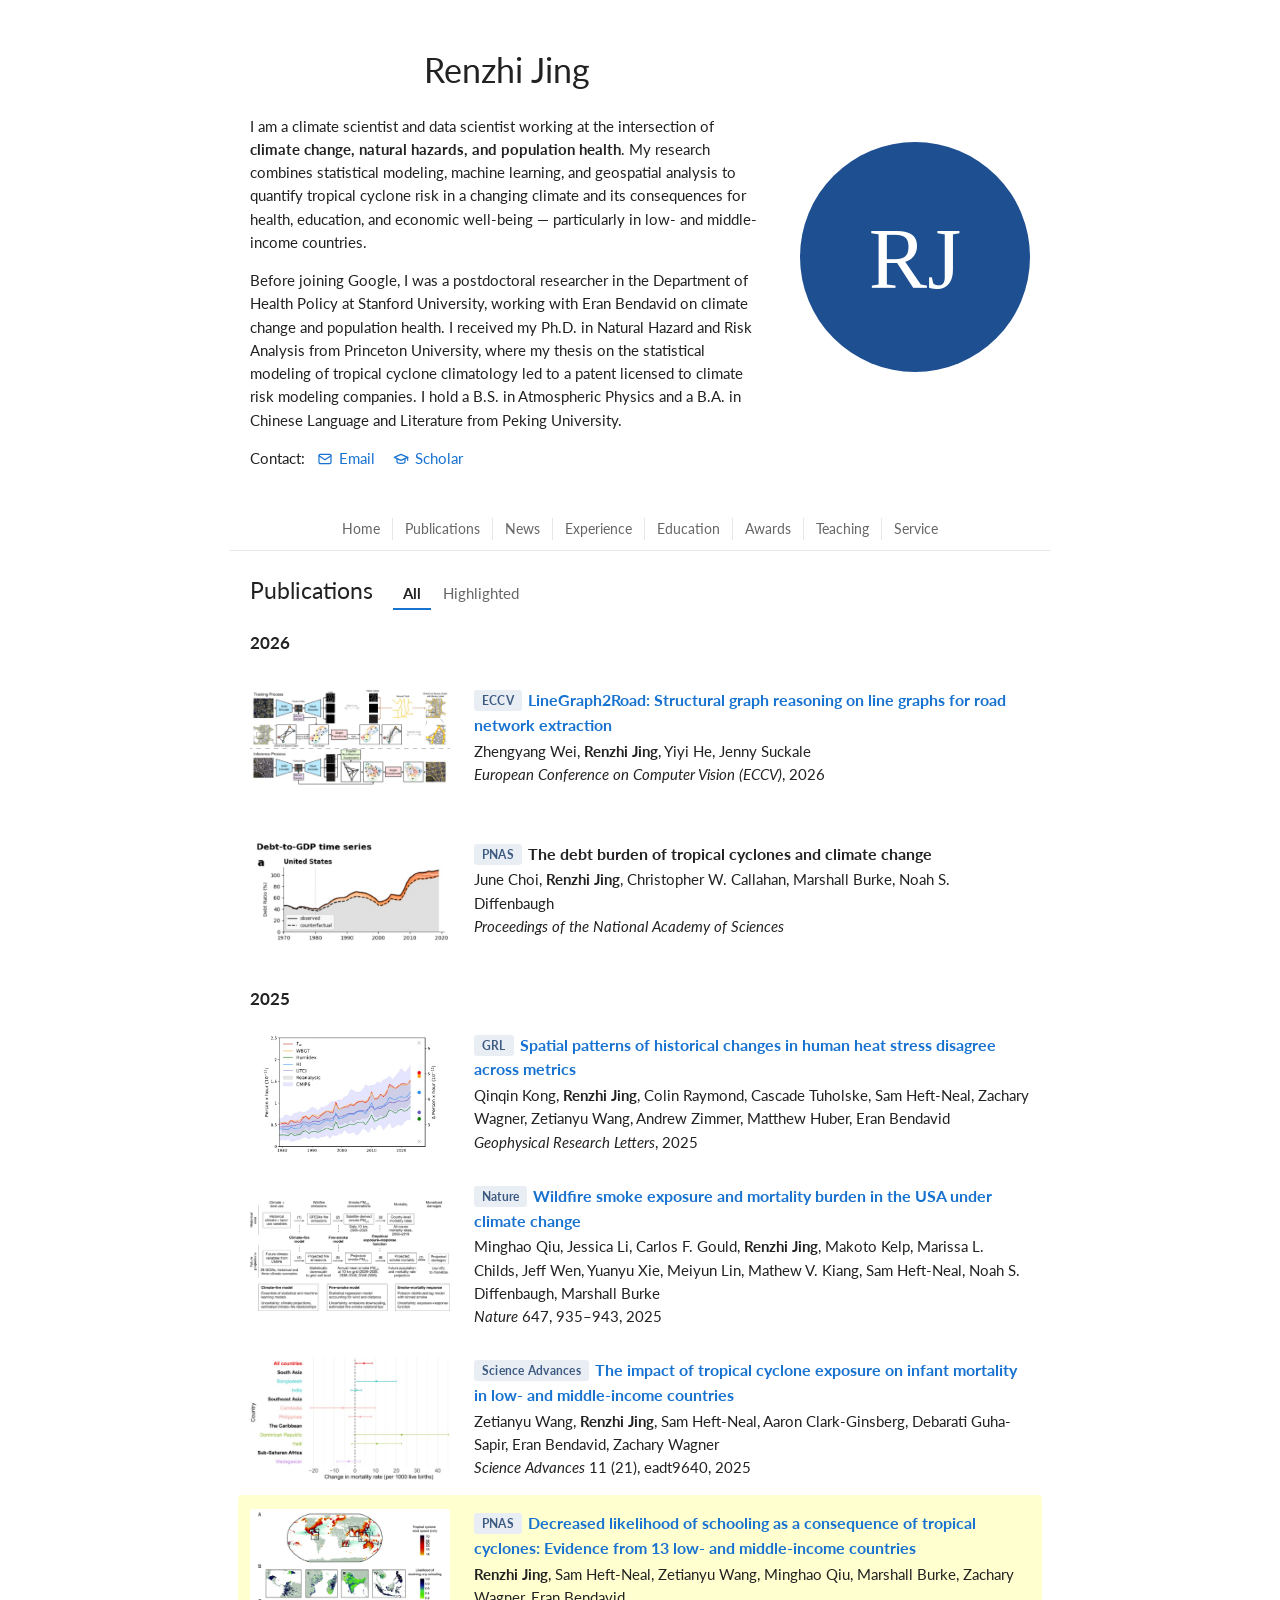
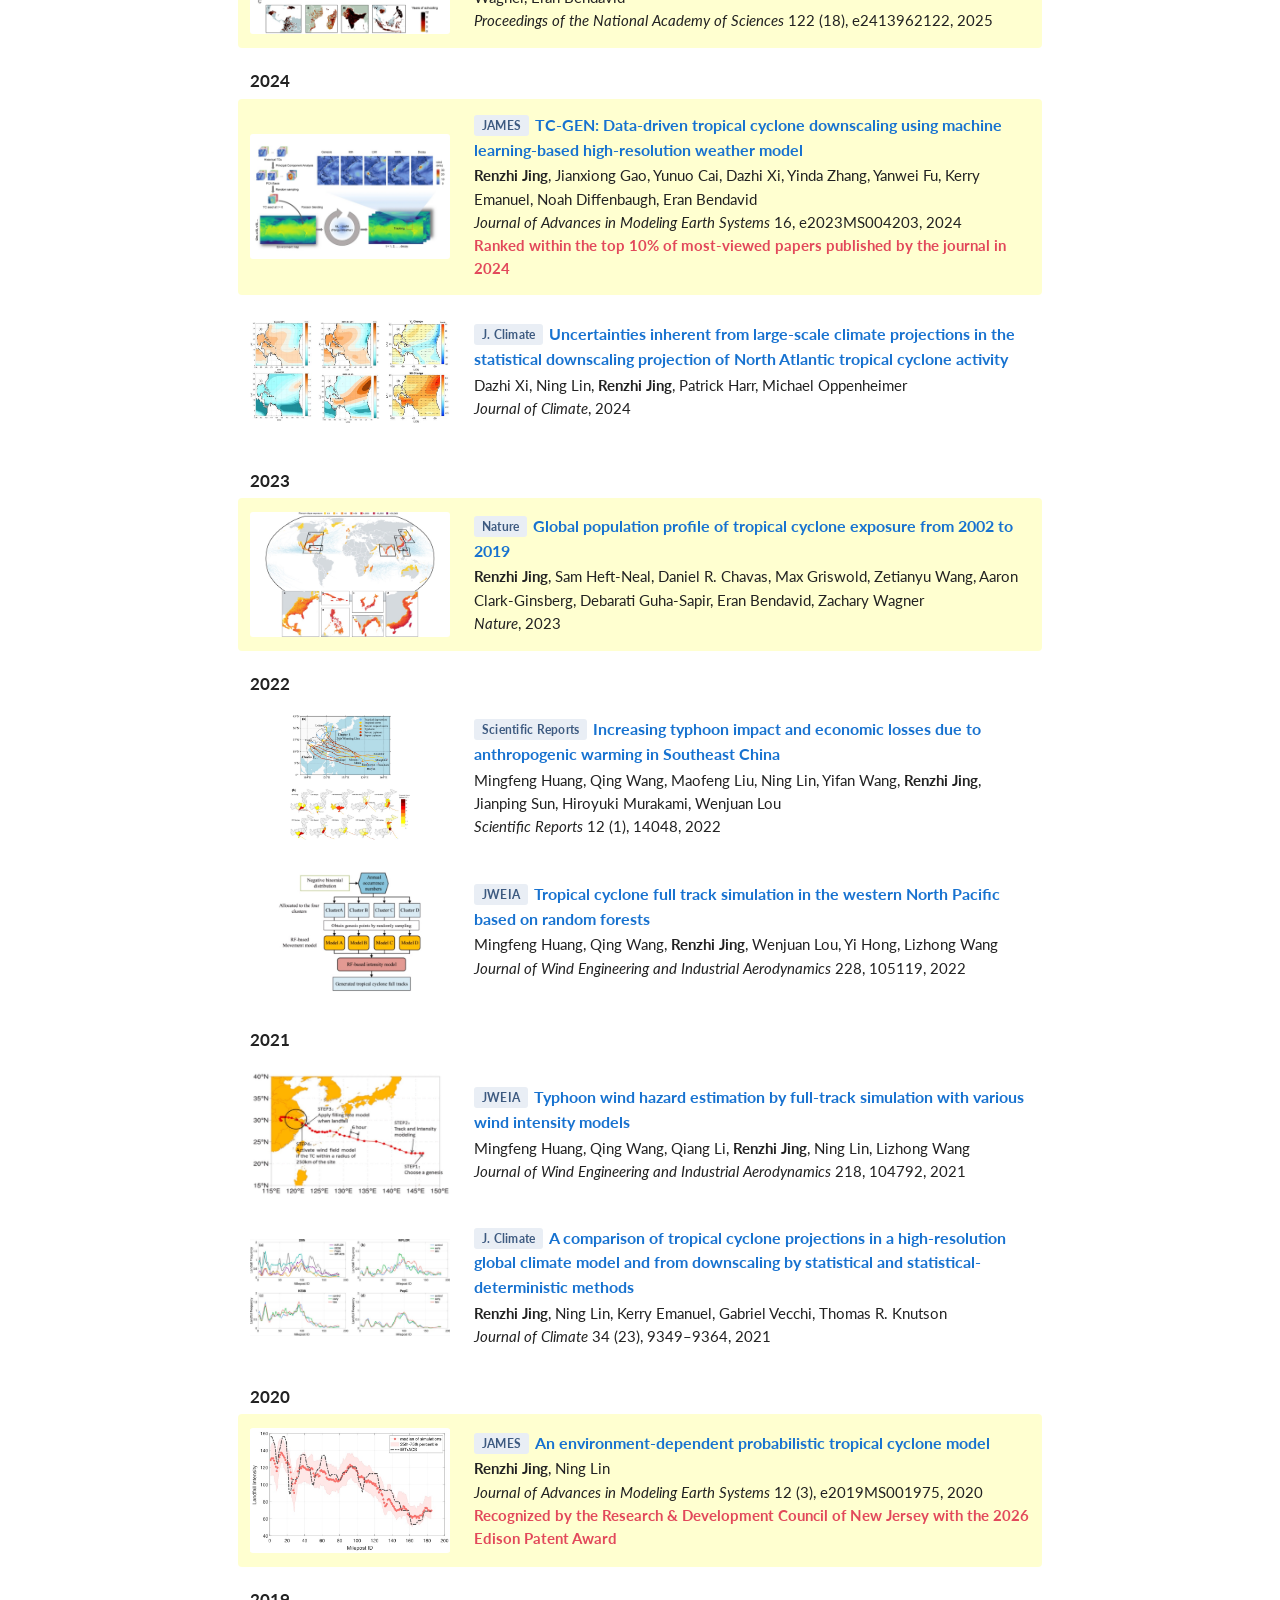
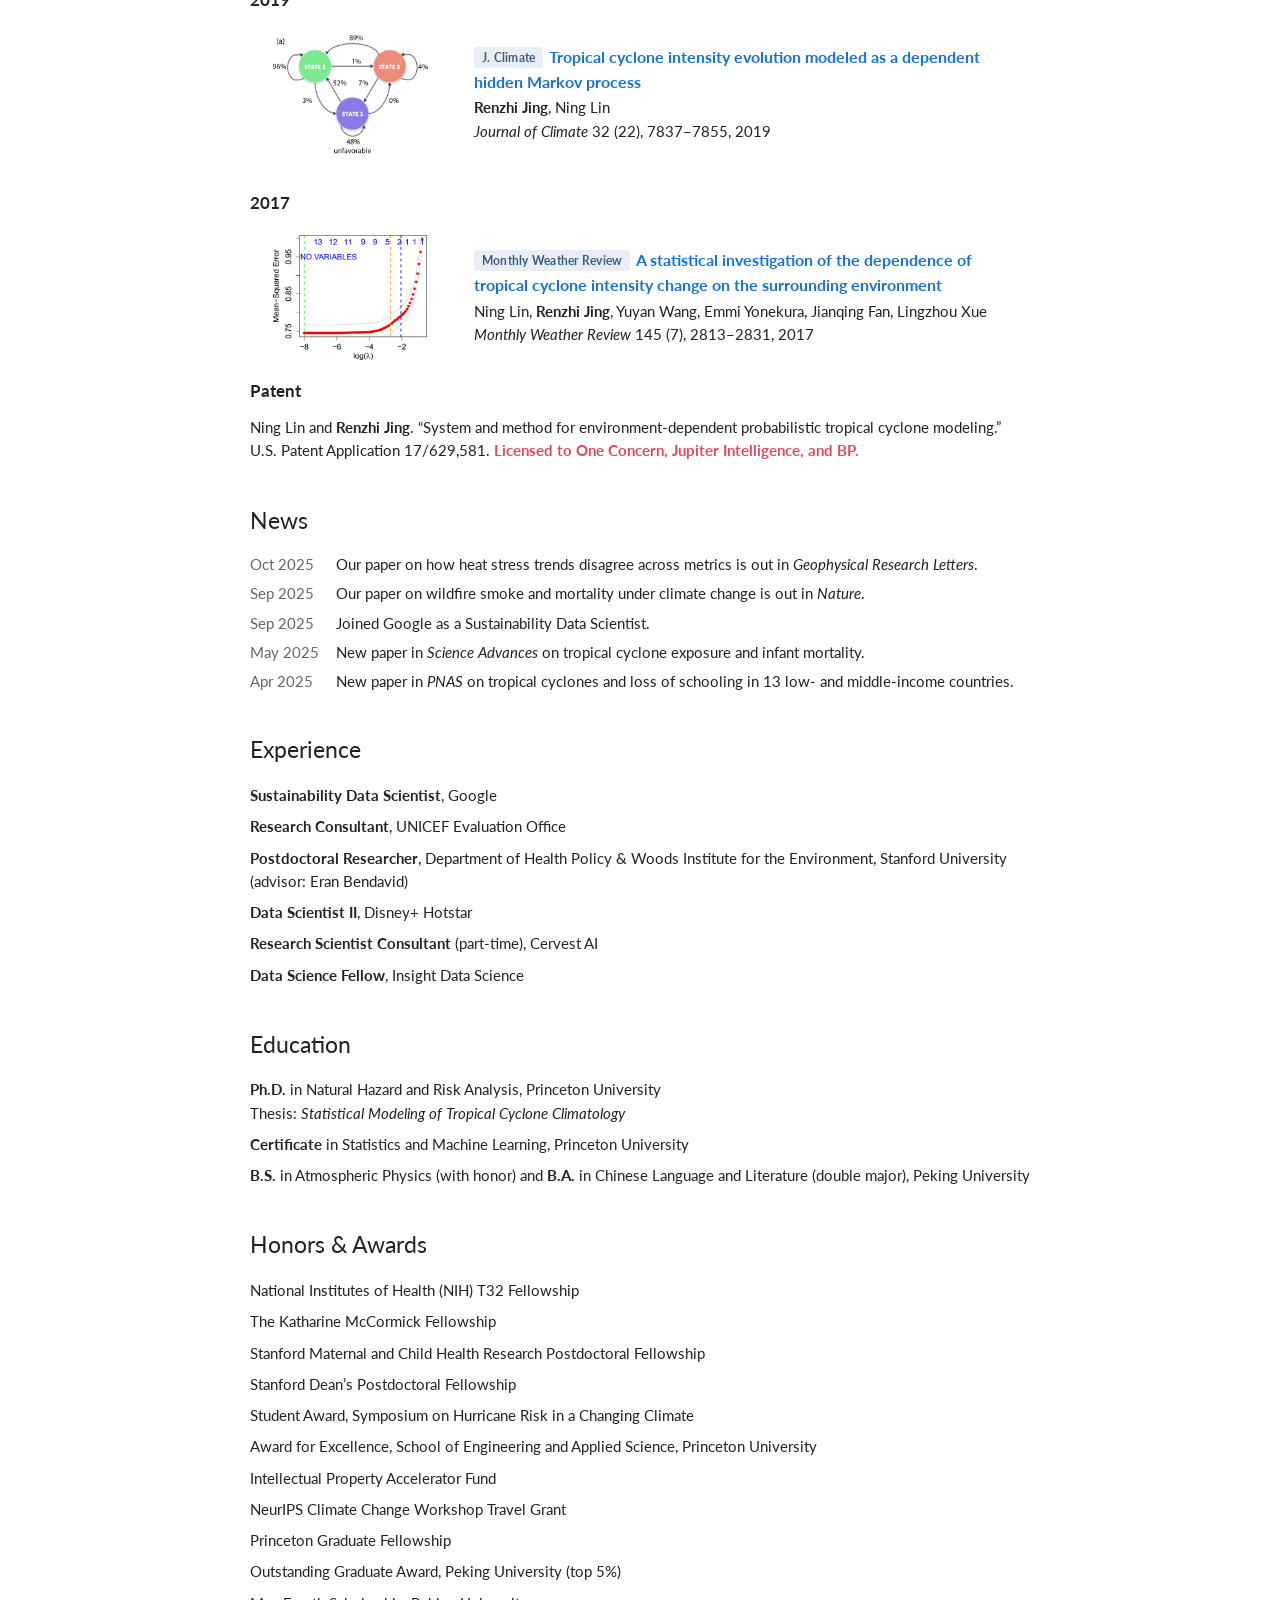
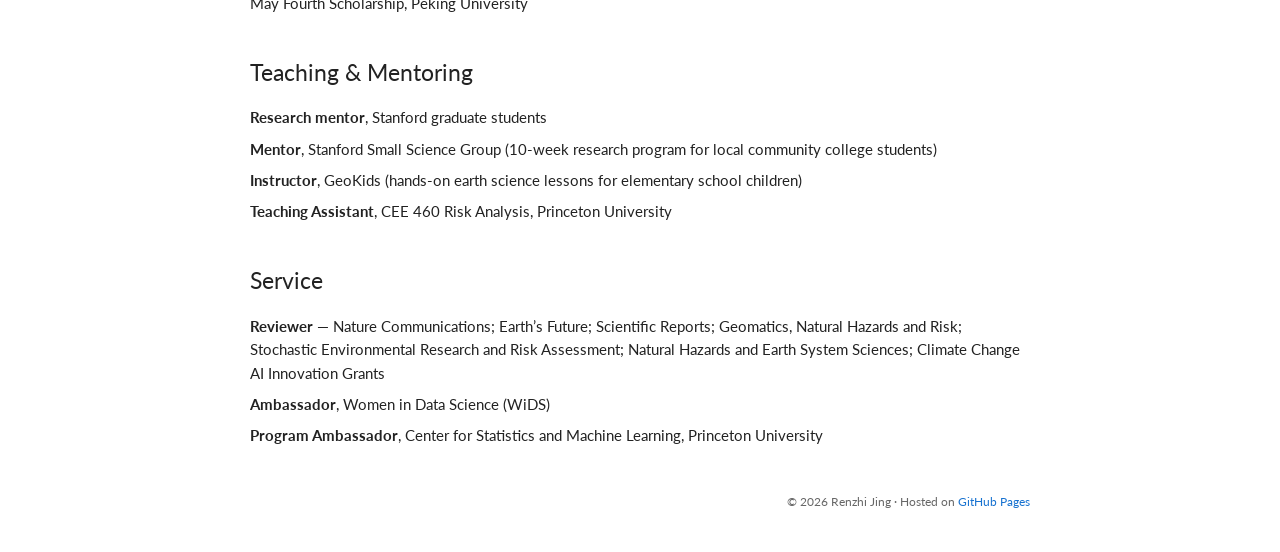
==== index.html @ ed7196d5 "Trim WiDS service entry Co-Authored-By: Claude Opus 5.5 <noreply@anthropic.com>" ====
<!doctype html>
<html lang="en">
<head>
  <meta charset="utf-8">
  <meta name="viewport" content="width=device-width, initial-scale=1">
  <title>Renzhi Jing</title>
  <meta name="description" content="Renzhi Jing — climate scientist and data scientist working on tropical cyclones, climate change, and population health.">
  <meta name="author" content="Renzhi Jing">
  <meta property="og:title" content="Renzhi Jing">
  <meta property="og:description" content="Climate scientist and data scientist working on tropical cyclones, climate change, and population health.">
  <meta property="og:type" content="website">
  <meta property="og:url" content="https://jingrenzhi.com/">
  <link rel="canonical" href="https://jingrenzhi.com/">
  <link rel="icon" href="assets/favicon.svg" type="image/svg+xml">
  <link rel="preconnect" href="https://fonts.googleapis.com">
  <link rel="preconnect" href="https://fonts.gstatic.com" crossorigin>
  <link rel="stylesheet" href="https://fonts.googleapis.com/css2?family=Lato:ital,wght@0,400;0,700;1,400&display=swap">
  <link rel="stylesheet" href="assets/style.css">
</head>
<body>

  <main id="top">

    <!-- ============ ABOUT ============ -->
    <section id="about" class="about">
      <div class="about-text">
        <h1>Renzhi Jing</h1>

        <p>
          I am a climate scientist and data scientist working at the
          intersection of <strong>climate change, natural hazards, and
          population health</strong>. My research combines statistical
          modeling, machine learning, and geospatial analysis to quantify
          tropical cyclone risk in a changing climate and its consequences
          for health, education, and economic well-being — particularly in
          low- and middle-income countries.
        </p>
        <p>
          Before joining Google, I was a postdoctoral researcher in the
          Department of Health Policy at Stanford University, working with
          Eran Bendavid on climate change and population health. I received
          my Ph.D. in Natural Hazard and Risk Analysis from Princeton
          University, where my thesis on the statistical modeling of tropical
          cyclone climatology led to a patent licensed to climate risk
          modeling companies. I hold a B.S. in Atmospheric Physics and a B.A.
          in Chinese Language and Literature from Peking University.
        </p>
        <p class="contact-line">
          <span>Contact:</span>
          <a href="mailto:jingrenzhi.go@gmail.com"><svg viewBox="0 0 24 24" width="16" height="16" aria-hidden="true" fill="none" stroke="currentColor" stroke-width="1.8" stroke-linecap="round" stroke-linejoin="round"><rect x="3" y="5" width="18" height="14" rx="2"/><path d="m3 7 9 6 9-6"/></svg>Email</a>
          <a href="https://scholar.google.com/citations?user=oeQ08_8AAAAJ"><svg viewBox="0 0 24 24" width="16" height="16" aria-hidden="true" fill="none" stroke="currentColor" stroke-width="1.8" stroke-linecap="round" stroke-linejoin="round"><path d="M2 9.5 12 5l10 4.5-10 4.5z"/><path d="M6 11.3V16c0 1.2 2.7 2.5 6 2.5s6-1.3 6-2.5v-4.7"/><path d="M22 9.5V14"/></svg>Scholar</a>
        </p>
      </div>

      <!-- TODO: put your photo at assets/photo.jpg and change src below -->
      <img class="photo" src="assets/photo.svg" alt="Portrait of Renzhi Jing" width="200" height="200">
    </section>

    <!-- ============ SECTION TABS ============ -->
    <nav class="tabs" aria-label="Sections">
      <div class="nav-sections">
        <a href="#top">Home</a>
        <a href="#publications">Publications</a>
        <a href="#news">News</a>
        <a href="#experience">Experience</a>
        <a href="#education">Education</a>
        <a href="#awards">Awards</a>
        <a href="#teaching">Teaching</a>
        <a href="#service">Service</a>
      </div>
    </nav>

    <!-- ============ PUBLICATIONS ============ -->
    <section id="publications">
      <div class="pub-head">
        <h2>Publications</h2>
        <div class="pub-tabs" role="tablist" aria-label="Publication views">
          <button type="button" role="tab" aria-selected="true" data-view="year">All</button>
          <button type="button" role="tab" aria-selected="false" data-view="highlighted">Highlighted</button>
        </div>
      </div>

      <!-- Figures go in assets/pubs/ (about 640x400px, jpg/png/gif); change each src below.
           Delete the <img> line for a paper without a figure.
           Add or remove the "highlight" class on a <li class="pub"> to highlight a paper.
           Add <p class="pub-note">...</p> after the venue line for an award or other note shown in red. -->
      <div id="pub-list" data-view="year">
      <h3 class="pub-year">2026</h3>
      <ol class="pubs">
        <li class="pub">
          <img class="pub-img" src="assets/pubs/linegraph2road2026.jpg" alt="Figure from the paper" width="320" height="200" loading="lazy">
          <div class="pub-body">
            <p class="pub-title"><span class="badge">ECCV</span><a href="https://arxiv.org/abs/2602.23290">LineGraph2Road: Structural graph reasoning on line graphs for road network extraction</a></p>
            <p class="pub-authors">Zhengyang Wei, <strong>Renzhi Jing</strong>, Yiyi He, Jenny Suckale</p>
            <p class="pub-venue"><em>European Conference on Computer Vision (ECCV)</em>, 2026</p>
          </div>
        </li>
        <li class="pub">
          <img class="pub-img" src="assets/pubs/choi_pnas.jpg" alt="Figure from the paper" width="320" height="200" loading="lazy">
          <div class="pub-body">
            <p class="pub-title"><span class="badge">PNAS</span>The debt burden of tropical cyclones and climate change</p>
            <p class="pub-authors">June Choi, <strong>Renzhi Jing</strong>, Christopher W. Callahan, Marshall Burke, Noah S. Diffenbaugh</p>
            <p class="pub-venue"><em>Proceedings of the National Academy of Sciences</em></p>
          </div>
        </li>
      </ol>
      <h3 class="pub-year">2025</h3>
      <ol class="pubs">
        <li class="pub">
          <img class="pub-img" src="assets/pubs/grl2025.jpg" alt="Figure from the paper" width="320" height="200" loading="lazy">
          <div class="pub-body">
            <p class="pub-title"><span class="badge">GRL</span><a href="https://doi.org/10.1029/2025GL117966">Spatial patterns of historical changes in human heat stress disagree across metrics</a></p>
            <p class="pub-authors">Qinqin Kong, <strong>Renzhi Jing</strong>, Colin Raymond, Cascade Tuholske, Sam Heft-Neal, Zachary Wagner, Zetianyu Wang, Andrew Zimmer, Matthew Huber, Eran Bendavid</p>
            <p class="pub-venue"><em>Geophysical Research Letters</em>, 2025</p>
          </div>
        </li>
        <li class="pub">
          <img class="pub-img" src="assets/pubs/wildfire2025.jpg" alt="Figure from the paper" width="320" height="200" loading="lazy">
          <div class="pub-body">
            <p class="pub-title"><span class="badge">Nature</span><a href="https://www.nature.com/articles/s41586-025-09611-w">Wildfire smoke exposure and mortality burden in the USA under climate change</a></p>
            <p class="pub-authors">Minghao Qiu, Jessica Li, Carlos F. Gould, <strong>Renzhi Jing</strong>, Makoto Kelp, Marissa L. Childs, Jeff Wen, Yuanyu Xie, Meiyun Lin, Mathew V. Kiang, Sam Heft-Neal, Noah S. Diffenbaugh, Marshall Burke</p>
            <p class="pub-venue"><em>Nature</em> 647, 935–943, 2025</p>
          </div>
        </li>
        <li class="pub">
          <img class="pub-img" src="assets/pubs/sciadv2025.jpg" alt="Figure from the paper" width="320" height="200" loading="lazy">
          <div class="pub-body">
            <p class="pub-title"><span class="badge">Science Advances</span><a href="https://doi.org/10.1126/sciadv.adt9640">The impact of tropical cyclone exposure on infant mortality in low- and middle-income countries</a></p>
            <p class="pub-authors">Zetianyu Wang, <strong>Renzhi Jing</strong>, Sam Heft-Neal, Aaron Clark-Ginsberg, Debarati Guha-Sapir, Eran Bendavid, Zachary Wagner</p>
            <p class="pub-venue"><em>Science Advances</em> 11 (21), eadt9640, 2025</p>
          </div>
        </li>
        <li class="pub highlight">
          <img class="pub-img" src="assets/pubs/pnas2025.jpg" alt="Figure from the paper" width="320" height="200" loading="lazy">
          <div class="pub-body">
            <p class="pub-title"><span class="badge">PNAS</span><a href="https://doi.org/10.1073/pnas.2413962122">Decreased likelihood of schooling as a consequence of tropical cyclones: Evidence from 13 low- and middle-income countries</a></p>
            <p class="pub-authors"><strong>Renzhi Jing</strong>, Sam Heft-Neal, Zetianyu Wang, Minghao Qiu, Marshall Burke, Zachary Wagner, Eran Bendavid</p>
            <p class="pub-venue"><em>Proceedings of the National Academy of Sciences</em> 122 (18), e2413962122, 2025</p>
          </div>
        </li>
      </ol>
      <h3 class="pub-year">2024</h3>
      <ol class="pubs">
        <li class="pub highlight">
          <img class="pub-img" src="assets/pubs/tcgen2024.jpg" alt="Figure from the paper" width="320" height="200" loading="lazy">
          <div class="pub-body">
            <p class="pub-title"><span class="badge">JAMES</span><a href="https://doi.org/10.1029/2023MS004203">TC-GEN: Data-driven tropical cyclone downscaling using machine learning-based high-resolution weather model</a></p>
            <p class="pub-authors"><strong>Renzhi Jing</strong>, Jianxiong Gao, Yunuo Cai, Dazhi Xi, Yinda Zhang, Yanwei Fu, Kerry Emanuel, Noah Diffenbaugh, Eran Bendavid</p>
            <p class="pub-venue"><em>Journal of Advances in Modeling Earth Systems</em> 16, e2023MS004203, 2024</p>
            <p class="pub-note">Ranked within the top 10% of most-viewed papers published by the journal in 2024</p>
          </div>
        </li>
        <li class="pub">
          <img class="pub-img" src="assets/pubs/jcli2024.jpg" alt="Figure from the paper" width="320" height="200" loading="lazy">
          <div class="pub-body">
            <p class="pub-title"><span class="badge">J. Climate</span><a href="https://doi.org/10.1175/JCLI-D-23-0475.1">Uncertainties inherent from large-scale climate projections in the statistical downscaling projection of North Atlantic tropical cyclone activity</a></p>
            <p class="pub-authors">Dazhi Xi, Ning Lin, <strong>Renzhi Jing</strong>, Patrick Harr, Michael Oppenheimer</p>
            <p class="pub-venue"><em>Journal of Climate</em>, 2024</p>
          </div>
        </li>
      </ol>
      <h3 class="pub-year">2023</h3>
      <ol class="pubs">
        <li class="pub highlight">
          <img class="pub-img" src="assets/pubs/nature2023.jpg" alt="Figure from the paper" width="320" height="200" loading="lazy">
          <div class="pub-body">
            <p class="pub-title"><span class="badge">Nature</span><a href="https://doi.org/10.1038/s41586-023-06963-z">Global population profile of tropical cyclone exposure from 2002 to 2019</a></p>
            <p class="pub-authors"><strong>Renzhi Jing</strong>, Sam Heft-Neal, Daniel R. Chavas, Max Griswold, Zetianyu Wang, Aaron Clark-Ginsberg, Debarati Guha-Sapir, Eran Bendavid, Zachary Wagner</p>
            <p class="pub-venue"><em>Nature</em>, 2023</p>
          </div>
        </li>
      </ol>
      <h3 class="pub-year">2022</h3>
      <ol class="pubs">
        <li class="pub">
          <img class="pub-img" src="assets/pubs/scirep2022.jpg" alt="Figure from the paper" width="320" height="200" loading="lazy">
          <div class="pub-body">
            <p class="pub-title"><span class="badge">Scientific Reports</span><a href="https://doi.org/10.1038/s41598-022-17323-8">Increasing typhoon impact and economic losses due to anthropogenic warming in Southeast China</a></p>
            <p class="pub-authors">Mingfeng Huang, Qing Wang, Maofeng Liu, Ning Lin, Yifan Wang, <strong>Renzhi Jing</strong>, Jianping Sun, Hiroyuki Murakami, Wenjuan Lou</p>
            <p class="pub-venue"><em>Scientific Reports</em> 12 (1), 14048, 2022</p>
          </div>
        </li>
        <li class="pub">
          <img class="pub-img" src="assets/pubs/jweia2022.jpg" alt="Figure from the paper" width="320" height="200" loading="lazy">
          <div class="pub-body">
            <p class="pub-title"><span class="badge">JWEIA</span><a href="https://doi.org/10.1016/j.jweia.2022.105119">Tropical cyclone full track simulation in the western North Pacific based on random forests</a></p>
            <p class="pub-authors">Mingfeng Huang, Qing Wang, <strong>Renzhi Jing</strong>, Wenjuan Lou, Yi Hong, Lizhong Wang</p>
            <p class="pub-venue"><em>Journal of Wind Engineering and Industrial Aerodynamics</em> 228, 105119, 2022</p>
          </div>
        </li>
      </ol>
      <h3 class="pub-year">2021</h3>
      <ol class="pubs">
        <li class="pub">
          <img class="pub-img" src="assets/pubs/jweia2021.jpg" alt="Figure from the paper" width="320" height="200" loading="lazy">
          <div class="pub-body">
            <p class="pub-title"><span class="badge">JWEIA</span><a href="https://doi.org/10.1016/j.jweia.2021.104792">Typhoon wind hazard estimation by full-track simulation with various wind intensity models</a></p>
            <p class="pub-authors">Mingfeng Huang, Qing Wang, Qiang Li, <strong>Renzhi Jing</strong>, Ning Lin, Lizhong Wang</p>
            <p class="pub-venue"><em>Journal of Wind Engineering and Industrial Aerodynamics</em> 218, 104792, 2021</p>
          </div>
        </li>
        <li class="pub">
          <img class="pub-img" src="assets/pubs/jcli2021.jpg" alt="Figure from the paper" width="320" height="200" loading="lazy">
          <div class="pub-body">
            <p class="pub-title"><span class="badge">J. Climate</span><a href="https://doi.org/10.1175/JCLI-D-21-0071.1">A comparison of tropical cyclone projections in a high-resolution global climate model and from downscaling by statistical and statistical-deterministic methods</a></p>
            <p class="pub-authors"><strong>Renzhi Jing</strong>, Ning Lin, Kerry Emanuel, Gabriel Vecchi, Thomas R. Knutson</p>
            <p class="pub-venue"><em>Journal of Climate</em> 34 (23), 9349–9364, 2021</p>
          </div>
        </li>
      </ol>
      <h3 class="pub-year">2020</h3>
      <ol class="pubs">
        <li class="pub highlight">
          <img class="pub-img" src="assets/pubs/james2020.jpg" alt="Figure from the paper" width="320" height="200" loading="lazy">
          <div class="pub-body">
            <p class="pub-title"><span class="badge">JAMES</span><a href="https://doi.org/10.1029/2019MS001975">An environment-dependent probabilistic tropical cyclone model</a></p>
            <p class="pub-authors"><strong>Renzhi Jing</strong>, Ning Lin</p>
            <p class="pub-venue"><em>Journal of Advances in Modeling Earth Systems</em> 12 (3), e2019MS001975, 2020</p>
            <p class="pub-note">Recognized by the Research &amp; Development Council of New Jersey with the 2026 Edison Patent Award</p>
          </div>
        </li>
      </ol>
      <h3 class="pub-year">2019</h3>
      <ol class="pubs">
        <li class="pub">
          <img class="pub-img" src="assets/pubs/jcli2019.jpg" alt="Figure from the paper" width="320" height="200" loading="lazy">
          <div class="pub-body">
            <p class="pub-title"><span class="badge">J. Climate</span><a href="https://doi.org/10.1175/JCLI-D-19-0027.1">Tropical cyclone intensity evolution modeled as a dependent hidden Markov process</a></p>
            <p class="pub-authors"><strong>Renzhi Jing</strong>, Ning Lin</p>
            <p class="pub-venue"><em>Journal of Climate</em> 32 (22), 7837–7855, 2019</p>
          </div>
        </li>
      </ol>
      <h3 class="pub-year">2017</h3>
      <ol class="pubs">
        <li class="pub">
          <img class="pub-img" src="assets/pubs/mwr2017.jpg" alt="Figure from the paper" width="320" height="200" loading="lazy">
          <div class="pub-body">
            <p class="pub-title"><span class="badge">Monthly Weather Review</span><a href="https://doi.org/10.1175/MWR-D-16-0368.1">A statistical investigation of the dependence of tropical cyclone intensity change on the surrounding environment</a></p>
            <p class="pub-authors">Ning Lin, <strong>Renzhi Jing</strong>, Yuyan Wang, Emmi Yonekura, Jianqing Fan, Lingzhou Xue</p>
            <p class="pub-venue"><em>Monthly Weather Review</em> 145 (7), 2813–2831, 2017</p>
          </div>
        </li>
      </ol>
      </div>

      <h3 class="year">Patent</h3>
      <ul class="plain">
        <li>Ning Lin and <strong>Renzhi Jing</strong>. “System and method for environment-dependent probabilistic tropical cyclone modeling.” U.S. Patent Application 17/629,581. <span class="pub-note">Licensed to One Concern, Jupiter Intelligence, and BP.</span></li>
      </ul>
    </section>

    <!-- ============ NEWS ============ -->
    <section id="news">
      <h2>News</h2>
      <ul class="news">
        <li><time datetime="2025-10">Oct 2025</time><span>Our paper on how heat stress trends disagree across metrics is out in <em>Geophysical Research Letters</em>.</span></li>
        <li><time datetime="2025-09">Sep 2025</time><span>Our paper on wildfire smoke and mortality under climate change is out in <em>Nature</em>.</span></li>
        <li><time datetime="2025-09">Sep 2025</time><span>Joined Google as a Sustainability Data Scientist.</span></li>
        <li><time datetime="2025-05">May 2025</time><span>New paper in <em>Science Advances</em> on tropical cyclone exposure and infant mortality.</span></li>
        <li><time datetime="2025-04">Apr 2025</time><span>New paper in <em>PNAS</em> on tropical cyclones and loss of schooling in 13 low- and middle-income countries.</span></li>
      </ul>
    </section>

    <!-- ============ EXPERIENCE ============ -->
    <section id="experience">
      <h2>Experience</h2>
      <ul class="plain">
        <li><strong>Sustainability Data Scientist</strong>, Google</li>
        <li><strong>Research Consultant</strong>, UNICEF Evaluation Office</li>
        <li><strong>Postdoctoral Researcher</strong>, Department of Health Policy &amp; Woods Institute for the Environment, Stanford University (advisor: Eran Bendavid)</li>
        <li><strong>Data Scientist II</strong>, Disney+ Hotstar</li>
        <li><strong>Research Scientist Consultant</strong> (part-time), Cervest AI</li>
        <li><strong>Data Science Fellow</strong>, Insight Data Science</li>
      </ul>
    </section>

    <section id="education">
      <h2>Education</h2>
      <ul class="plain">
        <li><strong>Ph.D.</strong> in Natural Hazard and Risk Analysis, Princeton University<br>Thesis: <em>Statistical Modeling of Tropical Cyclone Climatology</em></li>
        <li><strong>Certificate</strong> in Statistics and Machine Learning, Princeton University</li>
        <li><strong>B.S.</strong> in Atmospheric Physics (with honor) and <strong>B.A.</strong> in Chinese Language and Literature (double major), Peking University</li>
      </ul>
    </section>

    <!-- ============ AWARDS ============ -->
    <section id="awards">
      <h2>Honors &amp; Awards</h2>
      <ul class="plain">
        <li>National Institutes of Health (NIH) T32 Fellowship</li>
        <li>The Katharine McCormick Fellowship</li>
        <li>Stanford Maternal and Child Health Research Postdoctoral Fellowship</li>
        <li>Stanford Dean’s Postdoctoral Fellowship</li>
        <li>Student Award, Symposium on Hurricane Risk in a Changing Climate</li>
        <li>Award for Excellence, School of Engineering and Applied Science, Princeton University</li>
        <li>Intellectual Property Accelerator Fund</li>
        <li>NeurIPS Climate Change Workshop Travel Grant</li>
        <li>Princeton Graduate Fellowship</li>
        <li>Outstanding Graduate Award, Peking University (top 5%)</li>
        <li>May Fourth Scholarship, Peking University</li>
      </ul>
    </section>

    <!-- ============ TEACHING & SERVICE ============ -->
    <section id="teaching">
      <h2>Teaching &amp; Mentoring</h2>
      <ul class="plain">
        <li><strong>Research mentor</strong>, Stanford graduate students</li>
        <li><strong>Mentor</strong>, Stanford Small Science Group (10-week research program for local community college students)</li>
        <li><strong>Instructor</strong>, GeoKids (hands-on earth science lessons for elementary school children)</li>
        <li><strong>Teaching Assistant</strong>, CEE 460 Risk Analysis, Princeton University</li>
      </ul>
    </section>

    <section id="service">
      <h2>Service</h2>
      <ul class="plain">
        <li><strong>Reviewer</strong> — Nature Communications; Earth’s Future; Scientific Reports; Geomatics, Natural Hazards and Risk; Stochastic Environmental Research and Risk Assessment; Natural Hazards and Earth System Sciences; Climate Change AI Innovation Grants</li>
        <li><strong>Ambassador</strong>, Women in Data Science (WiDS)</li>
        <li><strong>Program Ambassador</strong>, Center for Statistics and Machine Learning, Princeton University</li>
      </ul>
    </section>

  </main>

  <footer class="site-footer">
    <p>© <span id="year">2026</span> Renzhi Jing · Hosted on <a href="https://github.com/jingrenzhi/jingrenzhi.github.io">GitHub Pages</a></p>
  </footer>

  <script>
    document.getElementById('year').textContent = new Date().getFullYear();
    // Publication tabs: "All" shows everything by year, "Highlighted" only the highlighted papers.
    document.querySelectorAll('.pub-tabs button').forEach(function (btn) {
      btn.addEventListener('click', function () {
        document.getElementById('pub-list').setAttribute('data-view', btn.dataset.view);
        document.querySelectorAll('.pub-tabs button').forEach(function (b) {
          b.setAttribute('aria-selected', b === btn ? 'true' : 'false');
        });
      });
    });
  </script>
</body>
</html>
---- assets/style.css ----
/* Single-column, plain academic page: one narrow column, sans-serif text,
   blue links, photo beside the bio, papers as figure-left / text-right rows. */

:root {
  --bg: #ffffff;
  --text: #222222;
  --muted: #666666;
  --rule: #e6e6e6;
  --link: #1772d0;
  --link-hover: #f09228;
  --highlight: #ffffd0;
  --sans: "Lato", Verdana, Helvetica, "PingFang SC", "Microsoft YaHei", sans-serif;
  --width: 820px;
}

@media (prefers-color-scheme: dark) {
  :root {
    --bg: #17181a;
    --text: #dcdcdc;
    --muted: #9a9a9a;
    --rule: #303236;
    --link: #6cb0f5;
    --link-hover: #f5a94a;
    --highlight: #2b2a1c;
  }
}

*, *::before, *::after { box-sizing: border-box; }

html { scroll-behavior: smooth; }

body {
  margin: 0;
  background: var(--bg);
  color: var(--text);
  font-family: var(--sans);
  font-size: 15px;
  line-height: 1.55;
}

a { color: var(--link); text-decoration: none; }
a:hover, a:focus { color: var(--link-hover); }
a:focus-visible { outline: 2px solid var(--link); outline-offset: 2px; }

p { margin: 0 0 1em; }
strong { font-weight: 700; }

main { max-width: var(--width); margin: 0 auto; padding: 0 20px; }

section { padding: 18px 0; }

h2 { font-size: 23px; font-weight: 400; margin: 0 0 12px; }

/* ---------- About ---------- */
.about { display: flex; gap: 36px; align-items: center; padding-top: 44px; }
.about-text { flex: 1; min-width: 0; }
.about h1 { font-size: 34px; font-weight: 400; text-align: center; margin: 0 0 18px; }
.role { text-align: center; color: var(--muted); margin-bottom: 18px; }

.photo {
  flex: none; width: 230px; height: 230px;
  border-radius: 50%; object-fit: cover;
}


/* ---------- Dated lists (news, experience, awards, teaching) ---------- */
.news { list-style: none; padding: 0; margin: 0; }
.news li { display: flex; gap: 16px; padding: 3px 0; }
.news time { flex: none; width: 70px; color: var(--muted); font-variant-numeric: tabular-nums; }
.news.wide time { width: 105px; }

/* ---------- Publications ---------- */
.year { font-size: 17px; font-weight: 700; margin: 26px 0 8px; }
#publications .year:first-of-type { margin-top: 4px; }

.pubs { list-style: none; padding: 0; margin: 0; }
.pub { display: flex; gap: 24px; align-items: center; padding: 14px 12px; margin: 0 -12px; border-radius: 4px; }
.pub.highlight { background: var(--highlight); }
.note { color: var(--muted); margin: 0 0 6px; }
.pub-img { flex: none; width: 200px; height: auto; aspect-ratio: 8 / 5; object-fit: contain; border-radius: 3px; background: #fff; }
.pub-body { flex: 1; min-width: 0; }
.pub p { margin: 0; }
.pub-title { font-size: 16px; font-weight: 700; margin-bottom: 2px !important; }
.pub-venue { color: var(--text); }
.pub-desc { margin-top: 6px !important; color: var(--muted); font-size: 14px; }

.refs { margin: 0; padding-left: 26px; }
.refs li { padding: 4px 0 4px 2px; }
.refs li::marker { color: var(--muted); font-size: 13px; }
.ref-link::before { content: "["; color: var(--text); }
.ref-link::after { content: "]"; color: var(--text); }
.ref-link { white-space: nowrap; text-transform: lowercase; }

.plain { list-style: none; padding: 0; margin: 0; }
.plain li { padding: 4px 0; }
address { font-style: normal; }

/* ---------- Footer ---------- */
.site-footer { max-width: var(--width); margin: 0 auto; padding: 24px 20px 40px; text-align: right; font-size: 12px; color: var(--muted); }
.site-footer p { margin: 0; }

/* ---------- Small screens ---------- */
@media (max-width: 640px) {
  .about { flex-direction: column-reverse; gap: 20px; padding-top: 28px; }
  .photo { width: 170px; height: 170px; }
  .news li { flex-direction: column; gap: 0; padding: 5px 0; }
  .pub { flex-direction: column; align-items: flex-start; gap: 10px; }
  .pub-img { width: 100%; max-width: 320px; }
  /* One row on phones: section links scroll sideways. */
  .tabs .nav-sections { flex: 1; min-width: 0; flex-wrap: nowrap; overflow-x: auto; scrollbar-width: none; white-space: nowrap; justify-content: flex-start; margin: 0 -9px; }
  .nav-sections::-webkit-scrollbar { display: none; }
  .tabs .nav-sections a { padding: 0 9px; }
  main section { scroll-margin-top: 52px; }
}

@media print {
  section { break-inside: avoid; }
  a { color: inherit; }
}


/* ---------- Publication tabs ---------- */
.pub-head { display: flex; align-items: baseline; flex-wrap: wrap; gap: 4px 20px; margin-bottom: 4px; }
.pub-head h2 { margin: 0; }
.pub-tabs { display: flex; gap: 2px; }
.pub-tabs button {
  font: inherit; color: var(--muted); background: none; border: 0; cursor: pointer;
  padding: 3px 10px; border-bottom: 2px solid transparent;
}
.pub-tabs button:hover { color: var(--link-hover); }
.pub-tabs button[aria-selected="true"] { color: var(--text); font-weight: 700; border-bottom-color: var(--link); }
.pub-tabs button:focus-visible { outline: 2px solid var(--link); outline-offset: -2px; }

.pub-year { font-size: 17px; font-weight: 700; margin: 20px 0 4px; }
#pub-list[data-view="highlighted"] .pub-year,
#pub-list[data-view="highlighted"] .pub:not(.highlight) { display: none; }
#pub-list[data-view="highlighted"] .pub.highlight { margin-bottom: 8px; }
#pub-list[data-view="highlighted"] { padding-top: 8px; }

/* ---------- Venue badge ---------- */
.badge {
  display: inline-block; padding: 1px 8px; margin-right: 6px;
  font-size: 12px; font-weight: 700; line-height: 1.6; letter-spacing: 0.02em;
  color: #3d5a80; background: #e9eef5; border-radius: 3px; white-space: nowrap;
  vertical-align: 1px;
}
@media (prefers-color-scheme: dark) {
  .badge { color: #a9c1e0; background: #232b36; }
}

/* ---------- Award / note line ---------- */
.pub-note { color: #e2495b; font-weight: 700; }
@media (prefers-color-scheme: dark) {
  .pub-note { color: #ff8a94; }
}

/* ---------- Section links ---------- */
.tabs {
  position: sticky; top: 0; z-index: 10;
  display: flex; justify-content: center;
  margin: 20px -20px 4px; padding: 10px 20px;
  font-size: 14px; background: var(--bg); border-bottom: 1px solid var(--rule);
}
.nav-sections { display: flex; flex-wrap: wrap; justify-content: center; gap: 4px 0; }
.nav-sections a { color: var(--muted); padding: 0 12px; }
.nav-sections a + a { border-left: 1px solid var(--rule); }
.nav-sections a:hover { color: var(--link-hover); }
section { scroll-margin-top: 48px; }

/* ---------- Contact line under the bio ---------- */
.contact-line { display: flex; align-items: center; gap: 18px; margin: 4px 0 0; }
.contact-line span { margin-right: -6px; }
.contact-line a { display: inline-flex; align-items: center; gap: 6px; }
.contact-line svg { flex: none; }
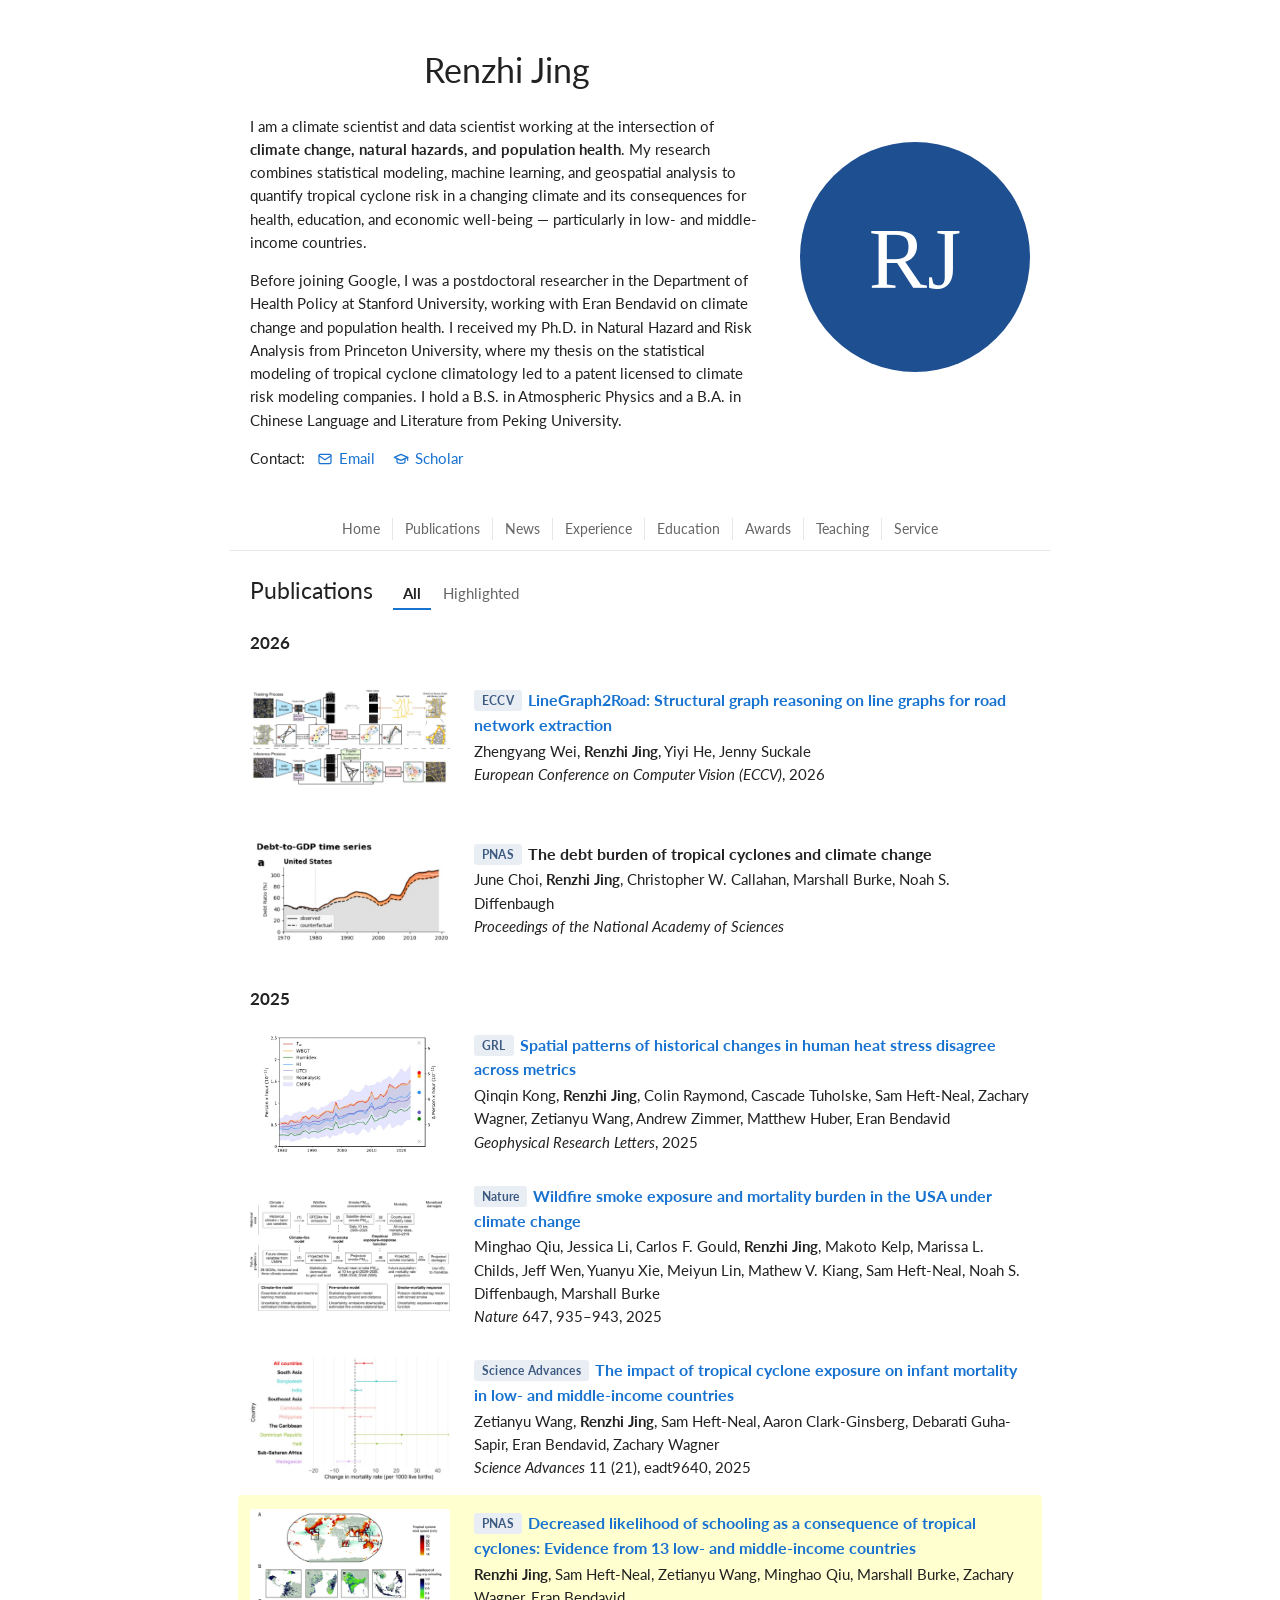
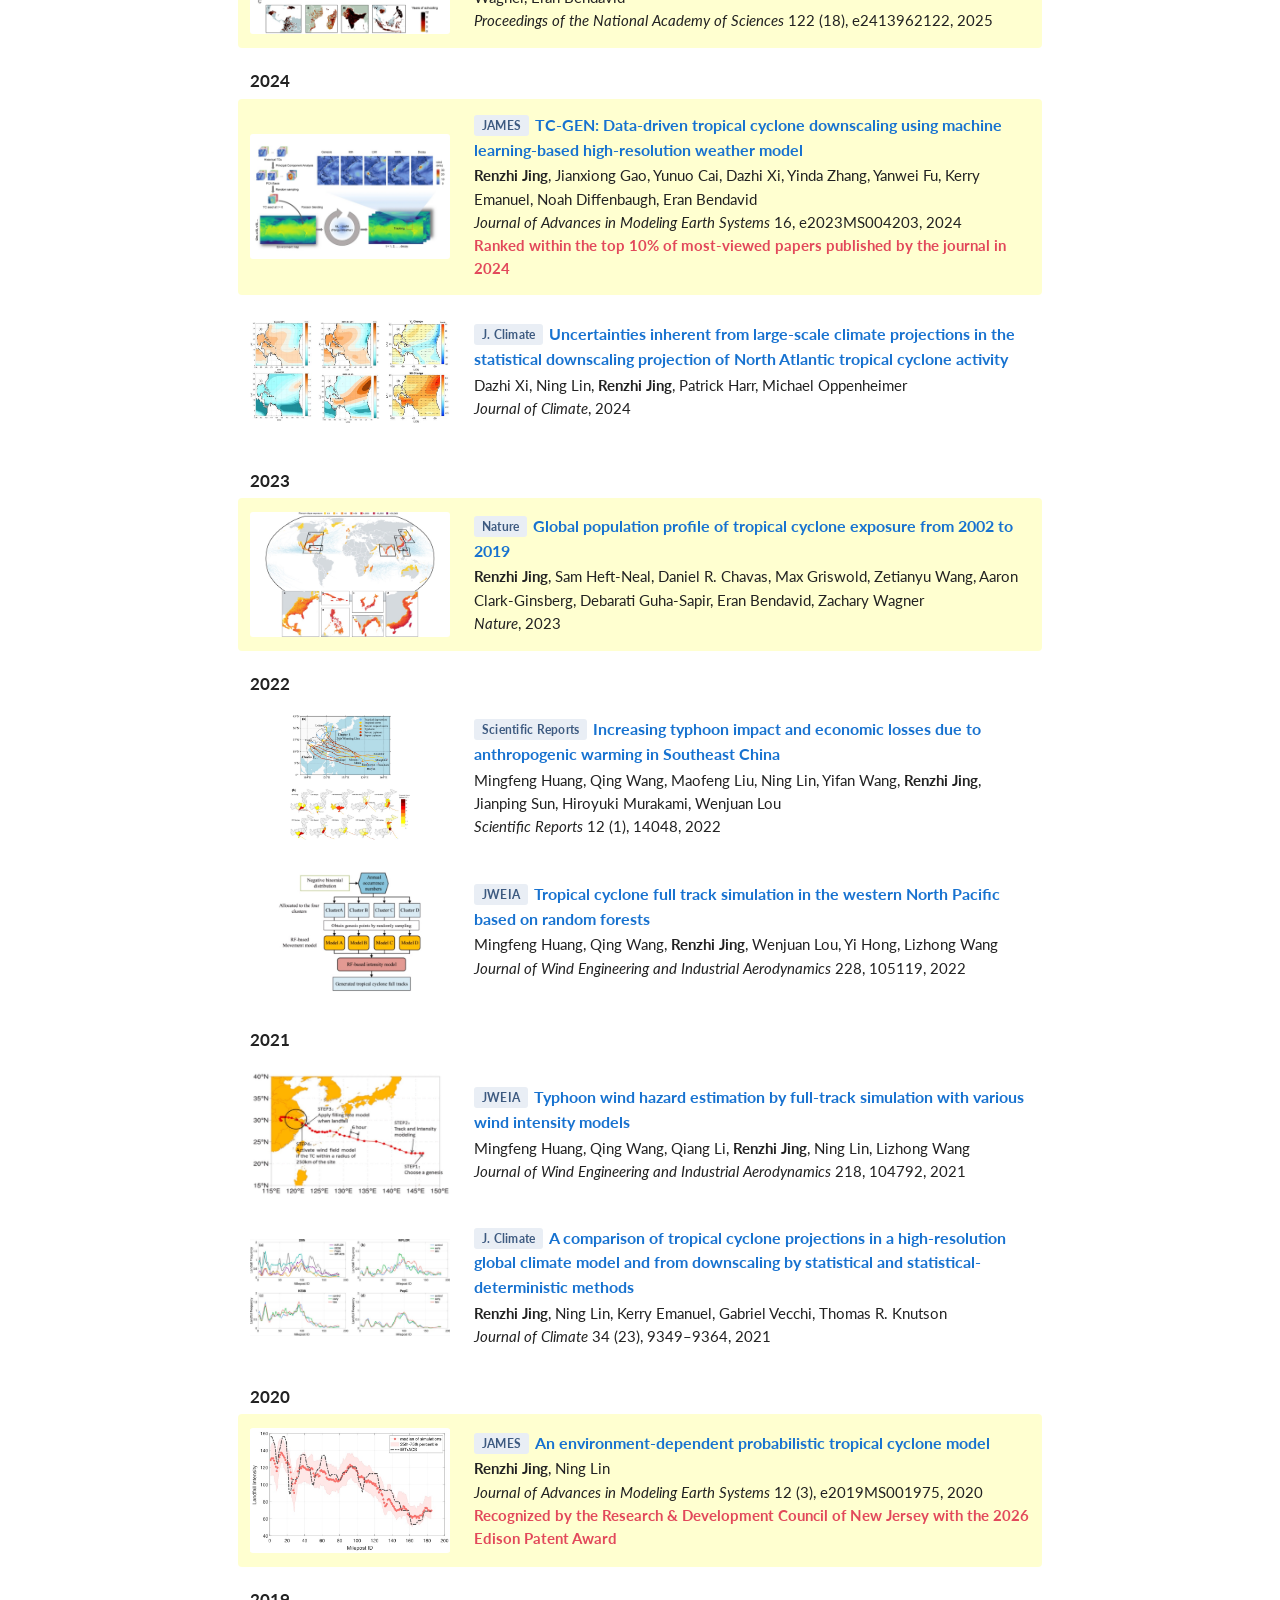
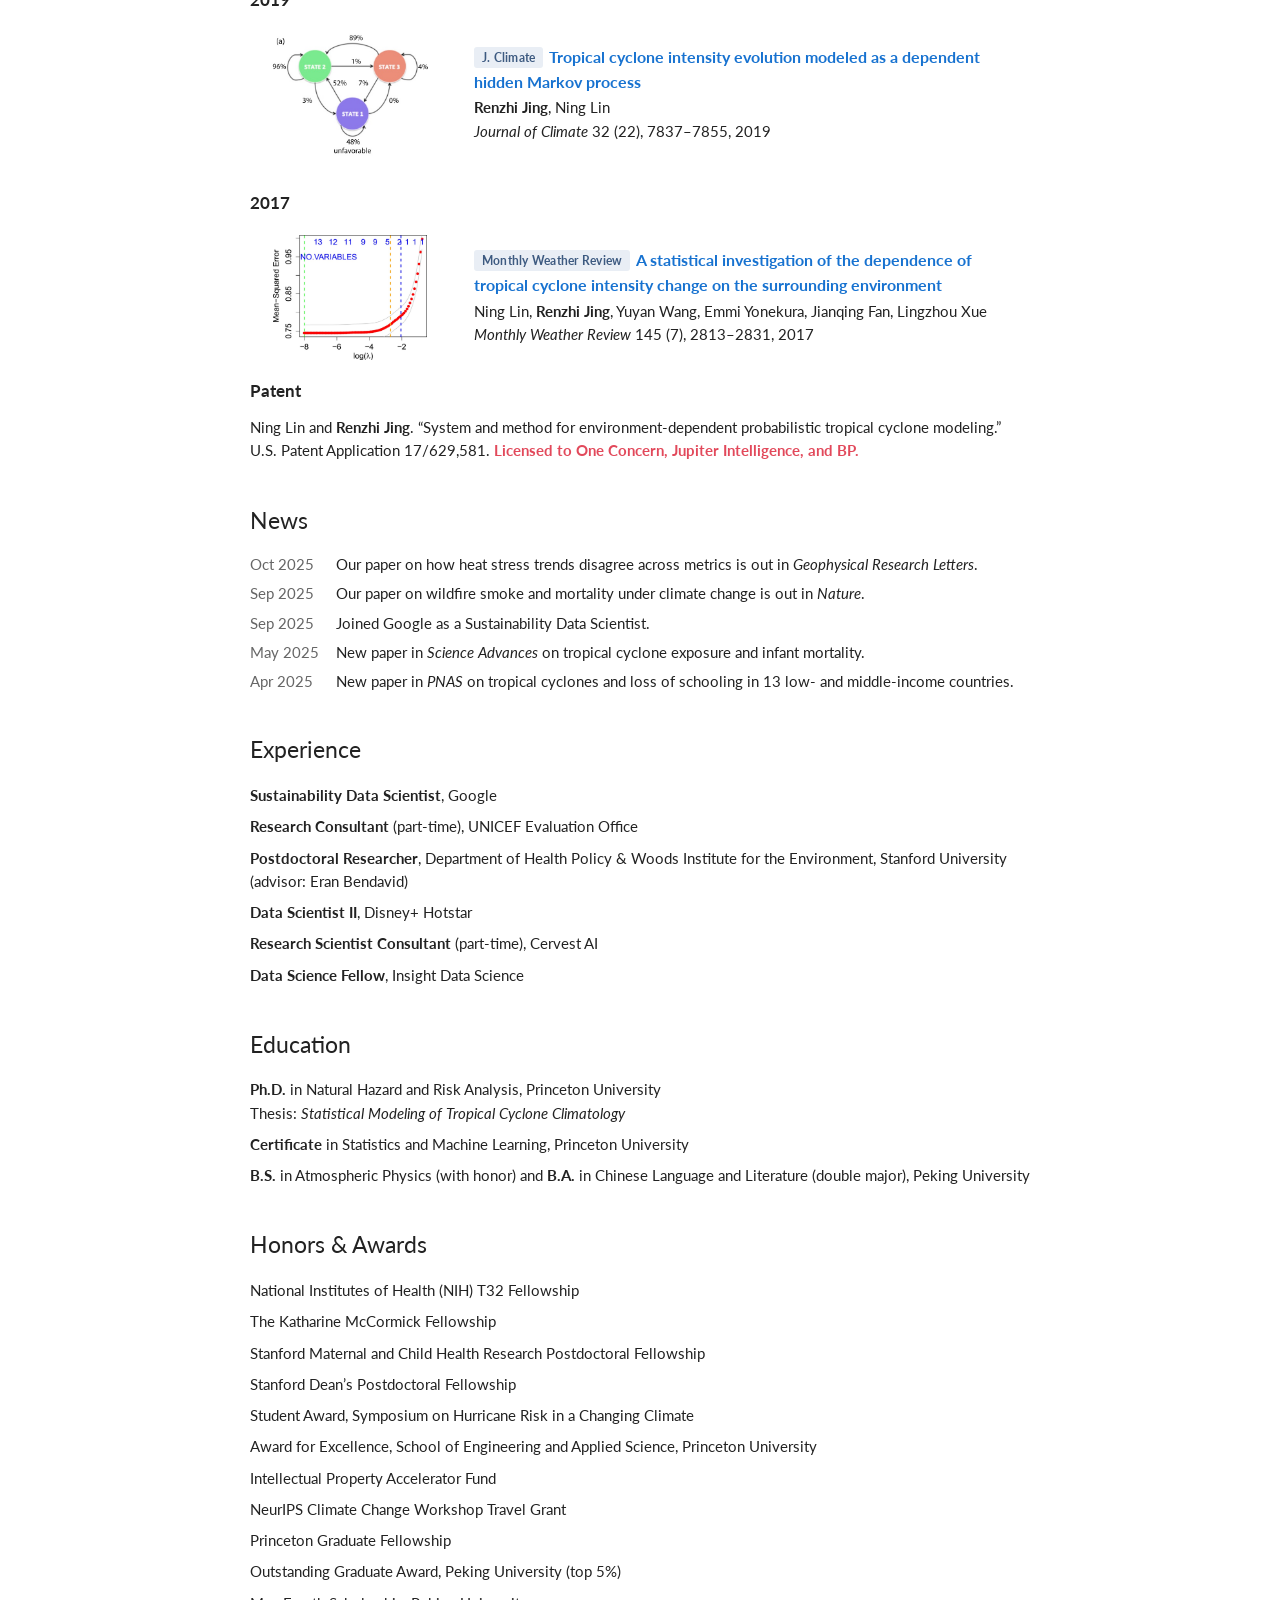
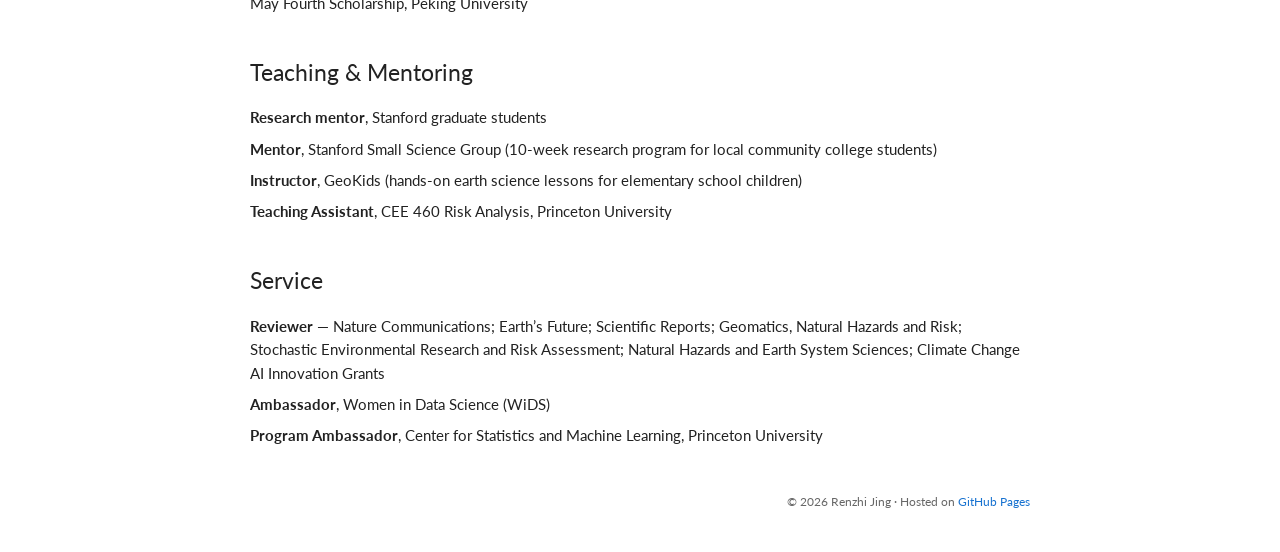
==== commit fe94b70a: "Mark UNICEF role as part-time Co-Authored-By: Claude Opus 5.5 <noreply@anthropic.com>" ====
--- a/index.html
+++ b/index.html
@@ -267,7 +267,7 @@
       <h2>Experience</h2>
       <ul class="plain">
         <li><strong>Sustainability Data Scientist</strong>, Google</li>
-        <li><strong>Research Consultant</strong>, UNICEF Evaluation Office</li>
+        <li><strong>Research Consultant</strong> (part-time), UNICEF Evaluation Office</li>
         <li><strong>Postdoctoral Researcher</strong>, Department of Health Policy &amp; Woods Institute for the Environment, Stanford University (advisor: Eran Bendavid)</li>
         <li><strong>Data Scientist II</strong>, Disney+ Hotstar</li>
         <li><strong>Research Scientist Consultant</strong> (part-time), Cervest AI</li>
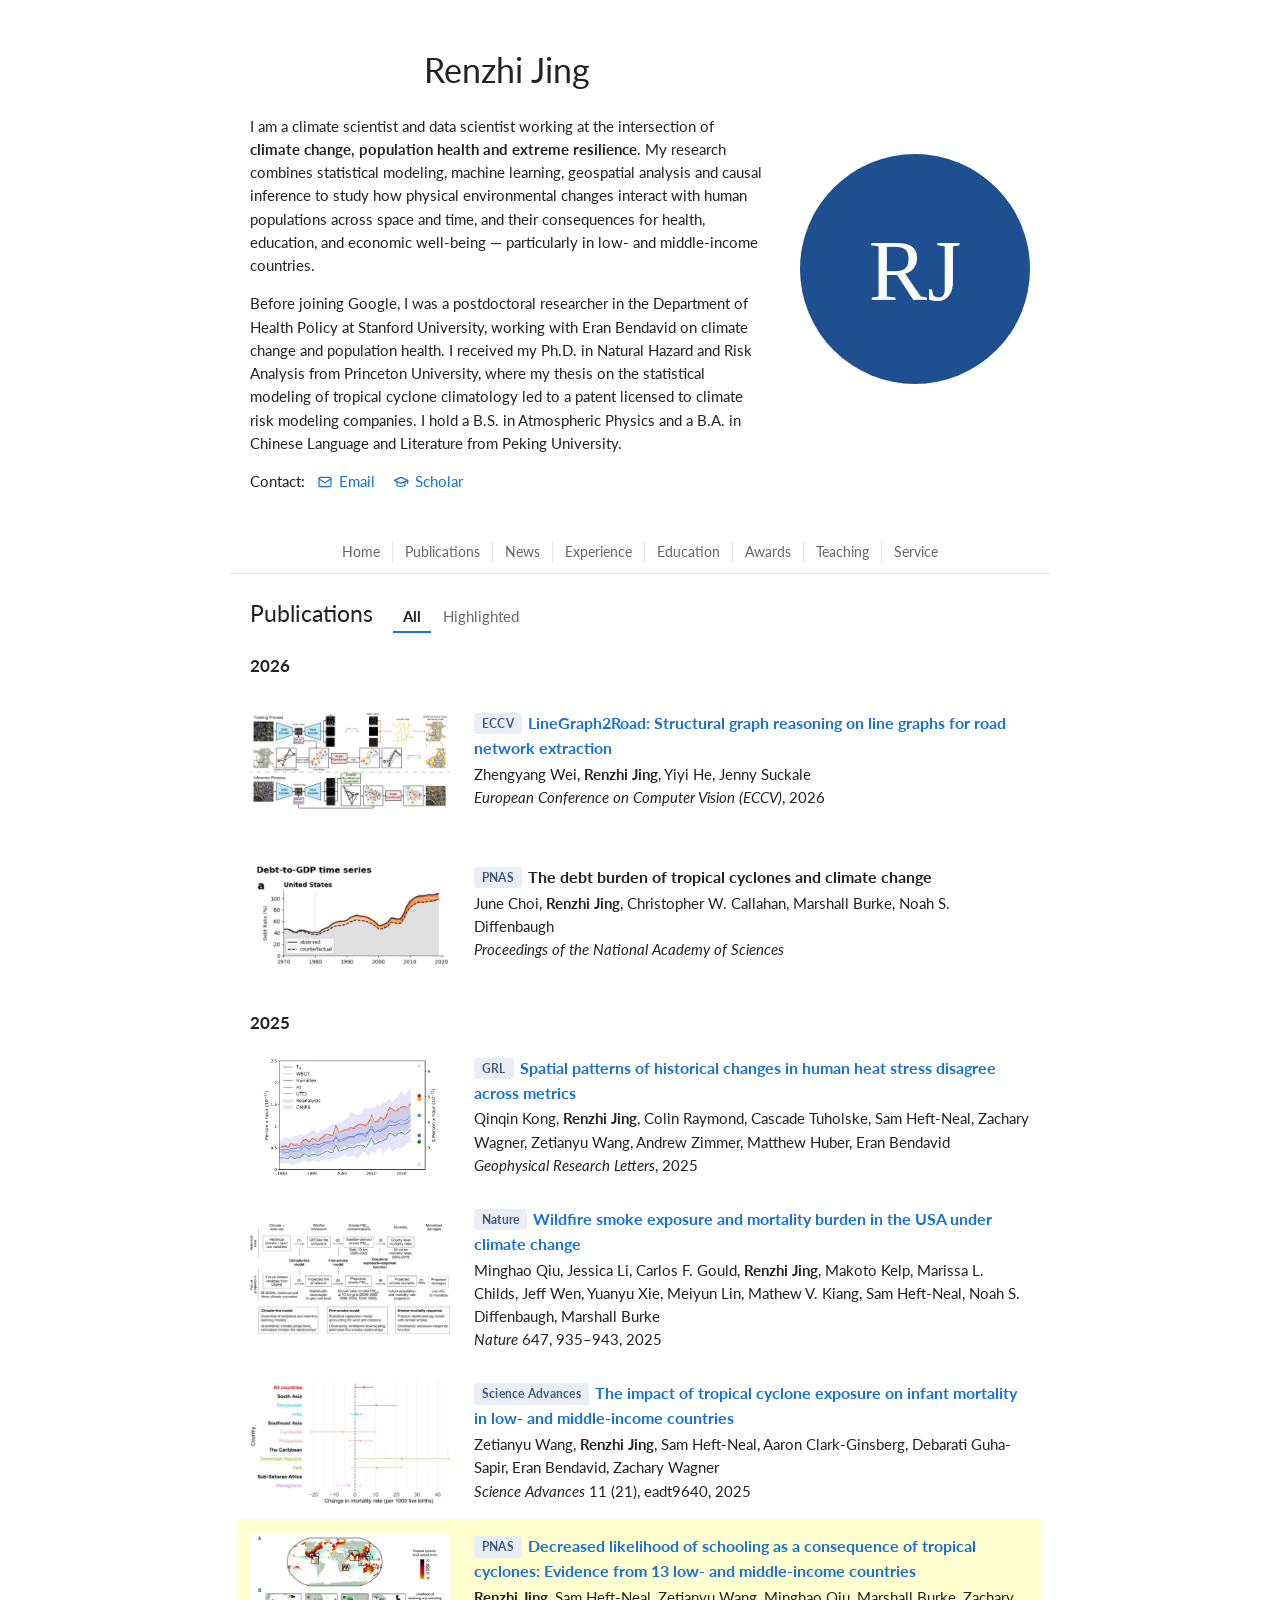
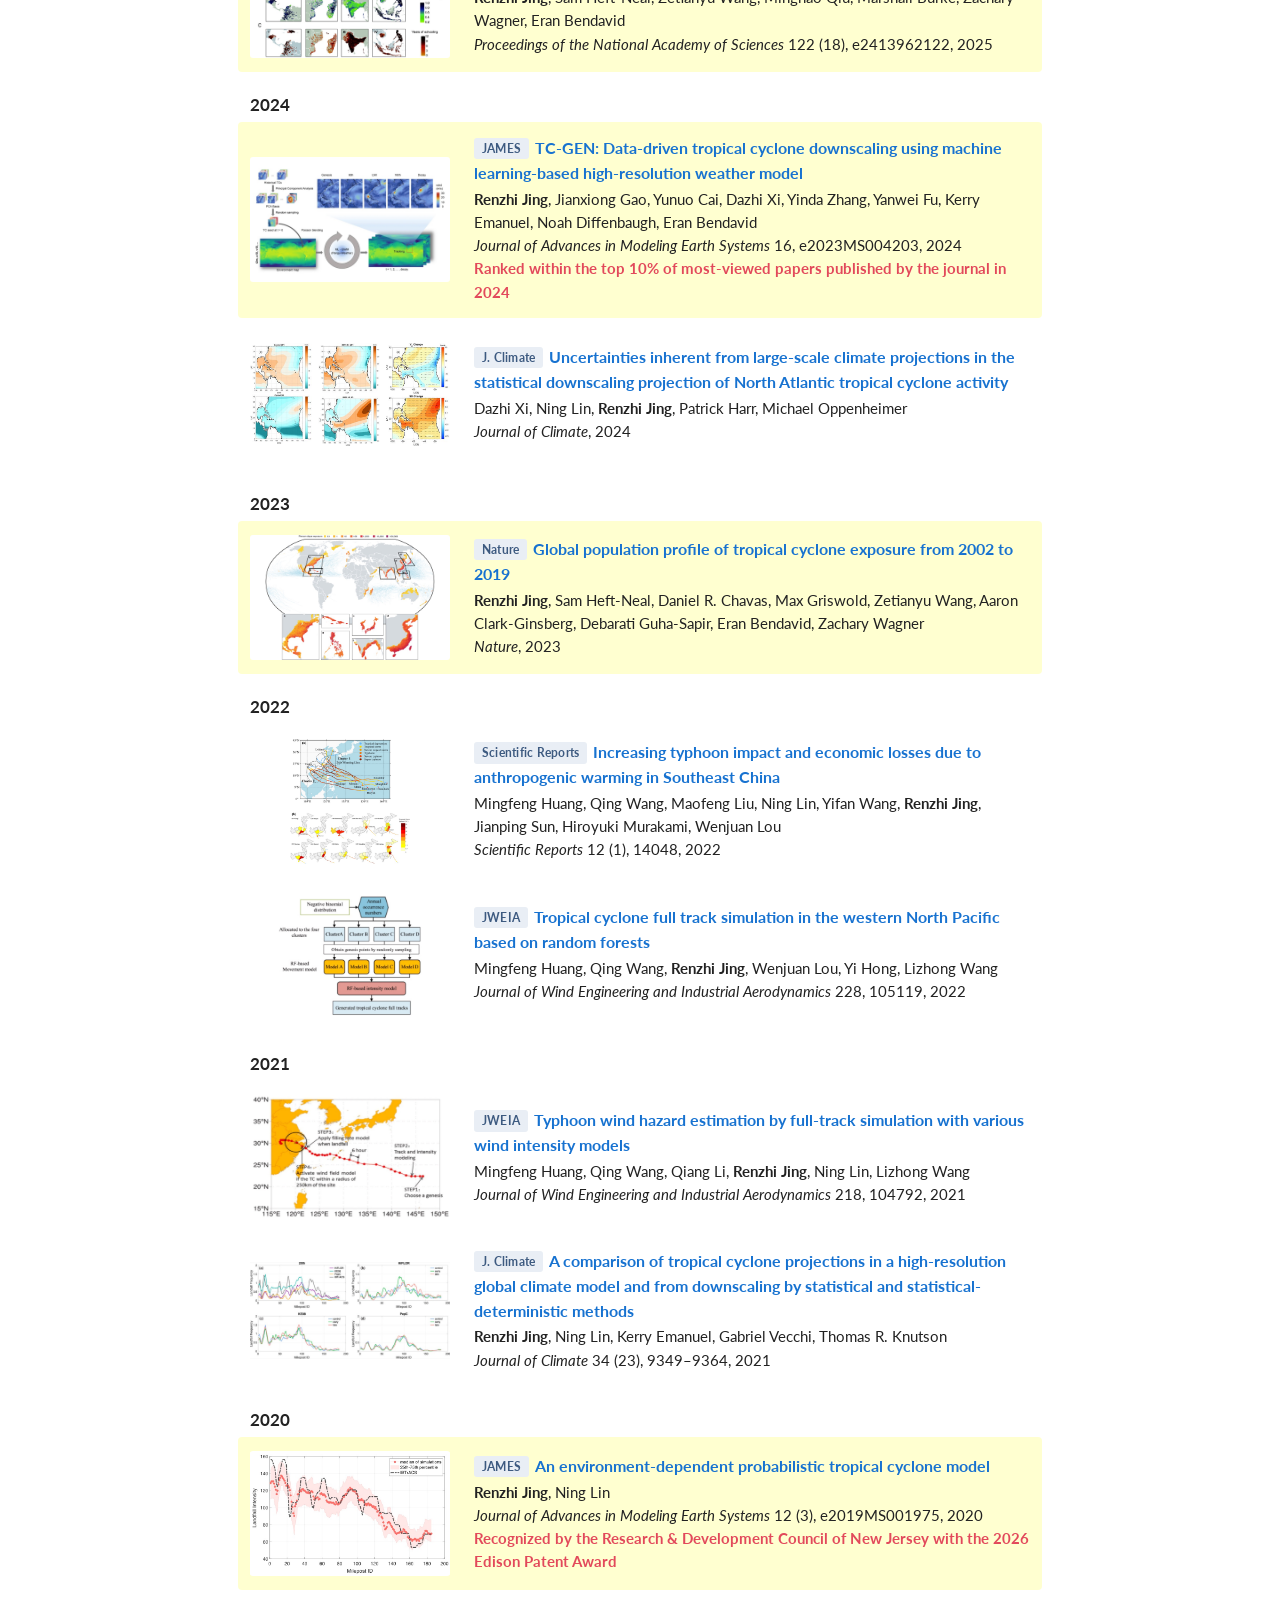
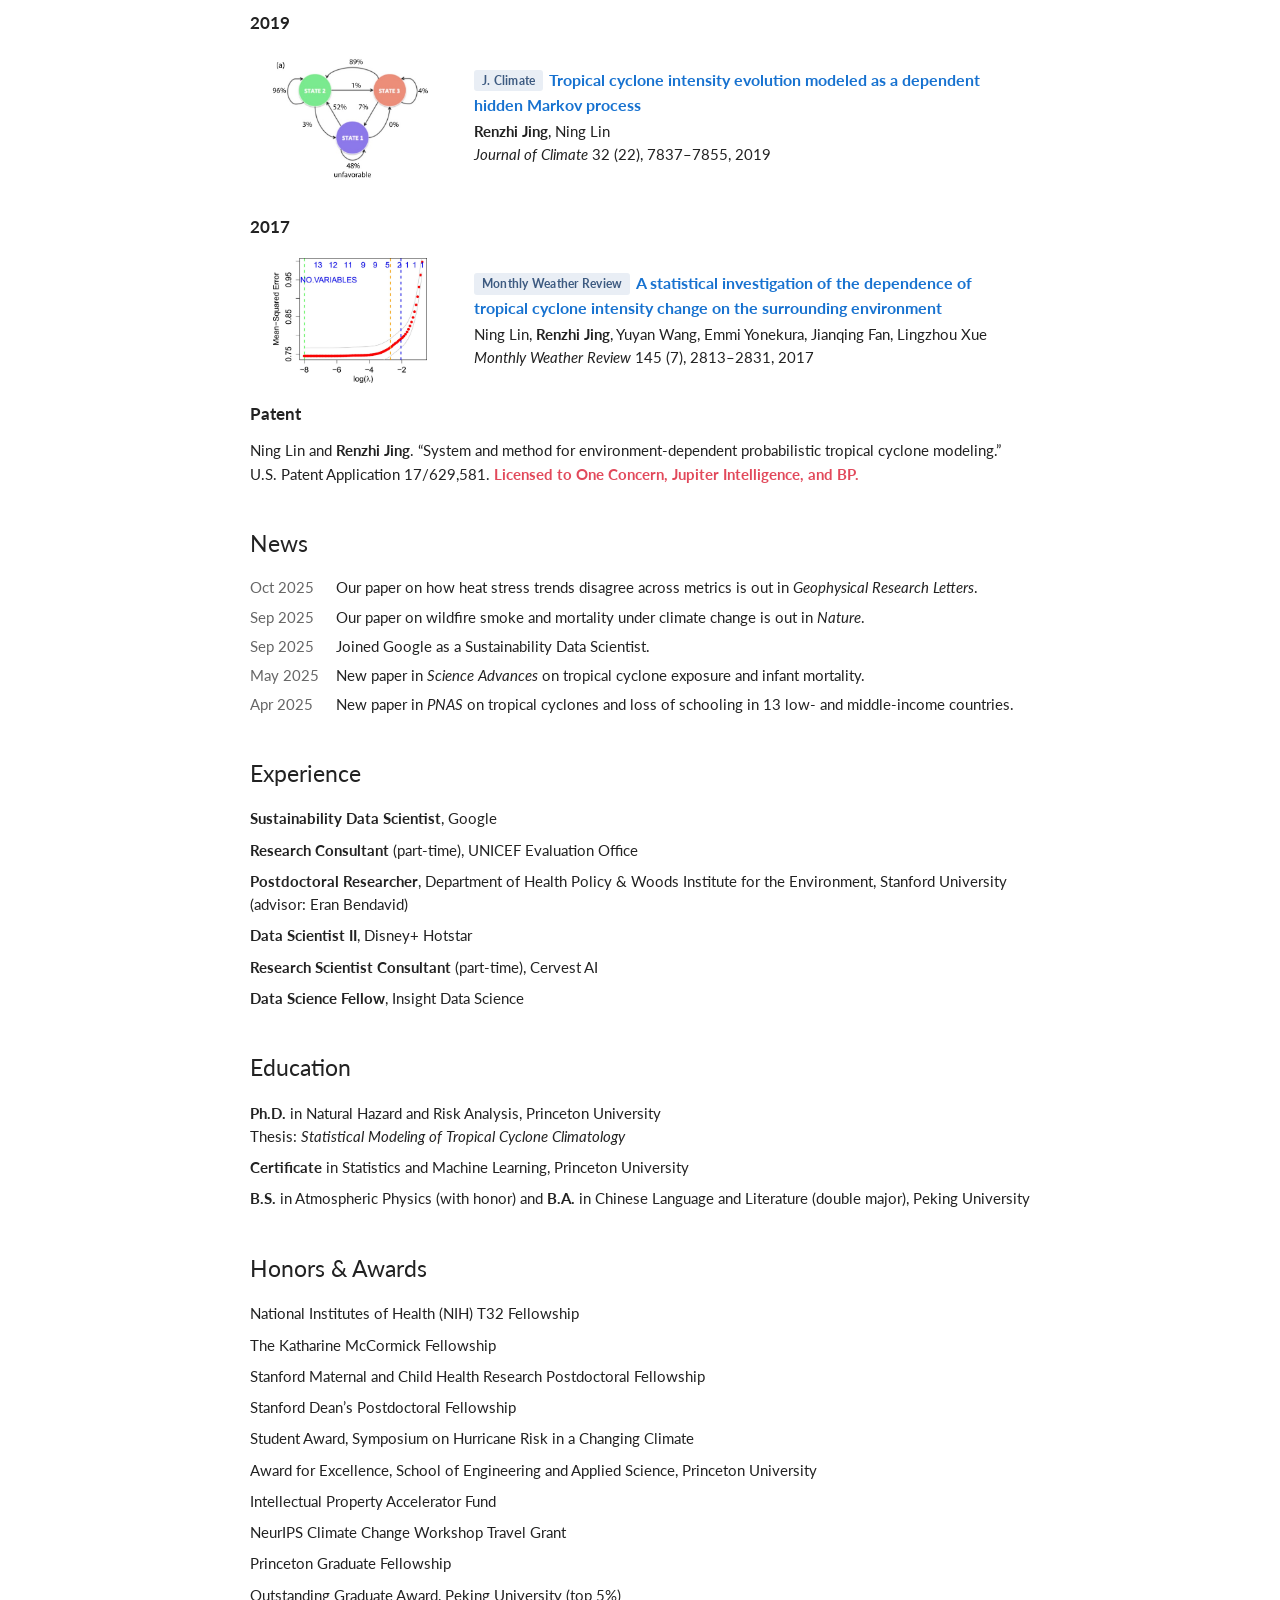
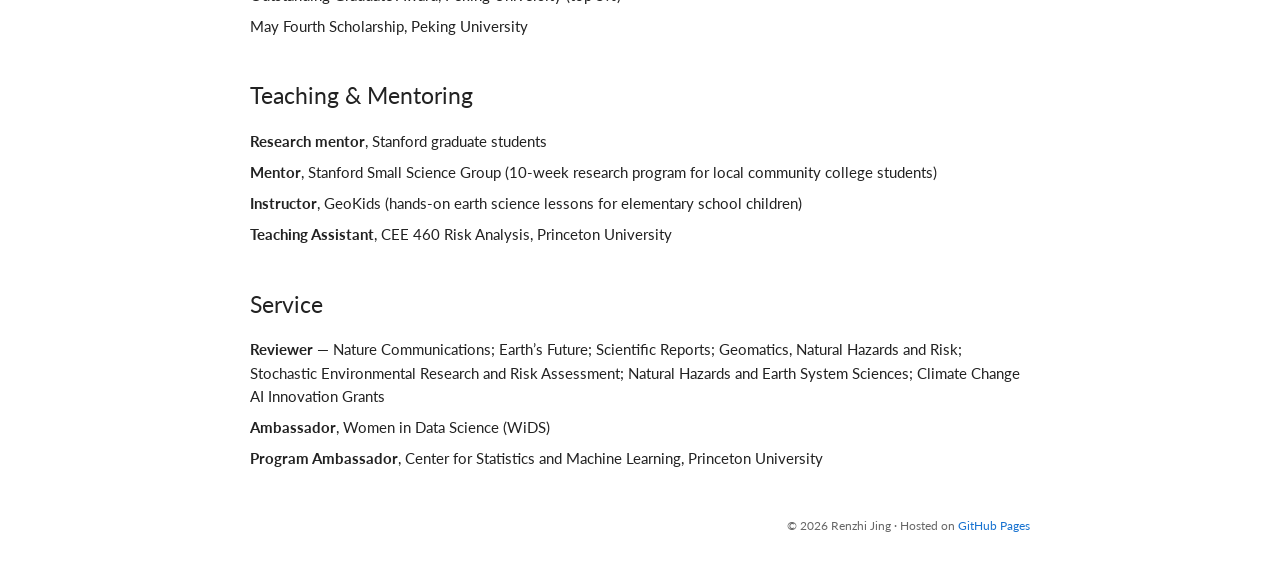
==== commit ffc163ea: "Rewrite first bio paragraph Co-Authored-By: Claude Opus 5.5 <noreply@anthropic.com>" ====
--- a/index.html
+++ b/index.html
@@ -28,11 +28,12 @@
 
         <p>
           I am a climate scientist and data scientist working at the
-          intersection of <strong>climate change, natural hazards, and
-          population health</strong>. My research combines statistical
-          modeling, machine learning, and geospatial analysis to quantify
-          tropical cyclone risk in a changing climate and its consequences
-          for health, education, and economic well-being — particularly in
+          intersection of <strong>climate change, population health and
+          extreme resilience</strong>. My research combines statistical
+          modeling, machine learning, geospatial analysis and causal inference
+          to study how physical environmental changes interact with human
+          populations across space and time, and their consequences for
+          health, education, and economic well-being — particularly in
           low- and middle-income countries.
         </p>
         <p>
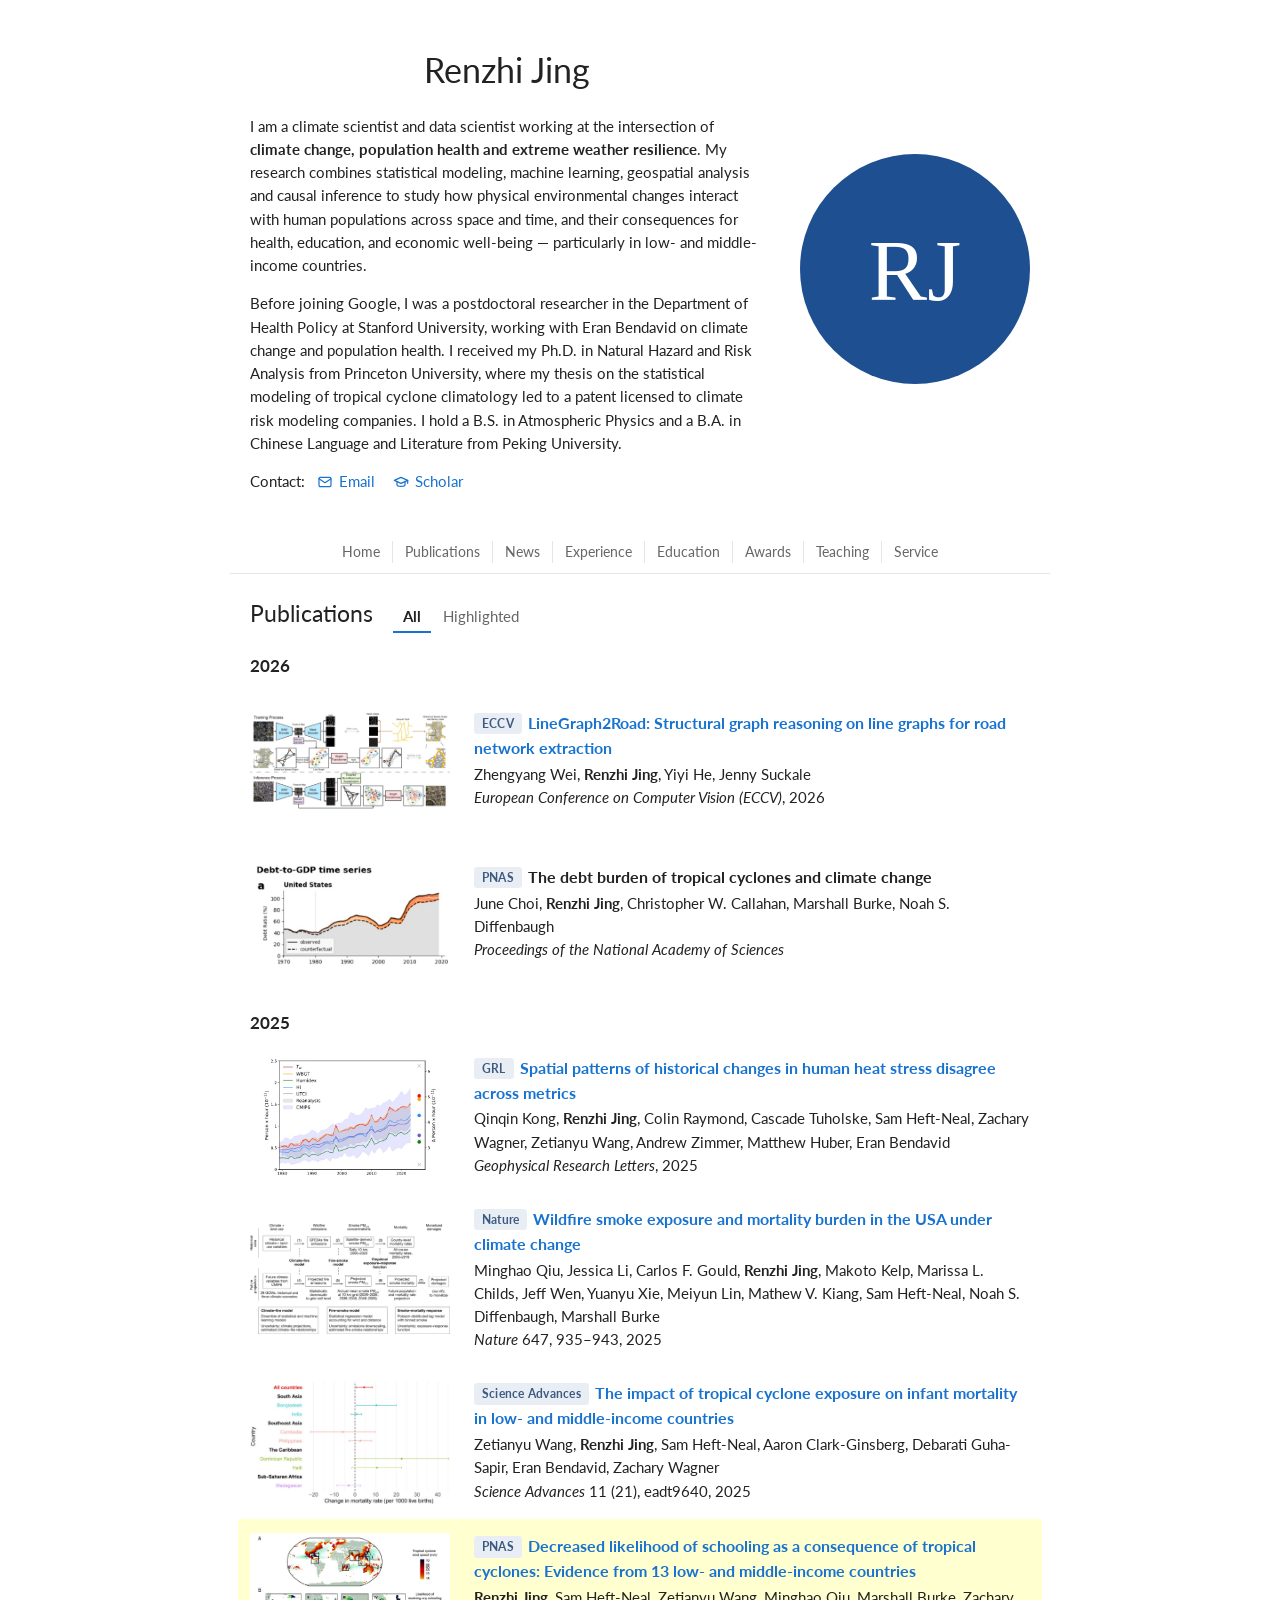
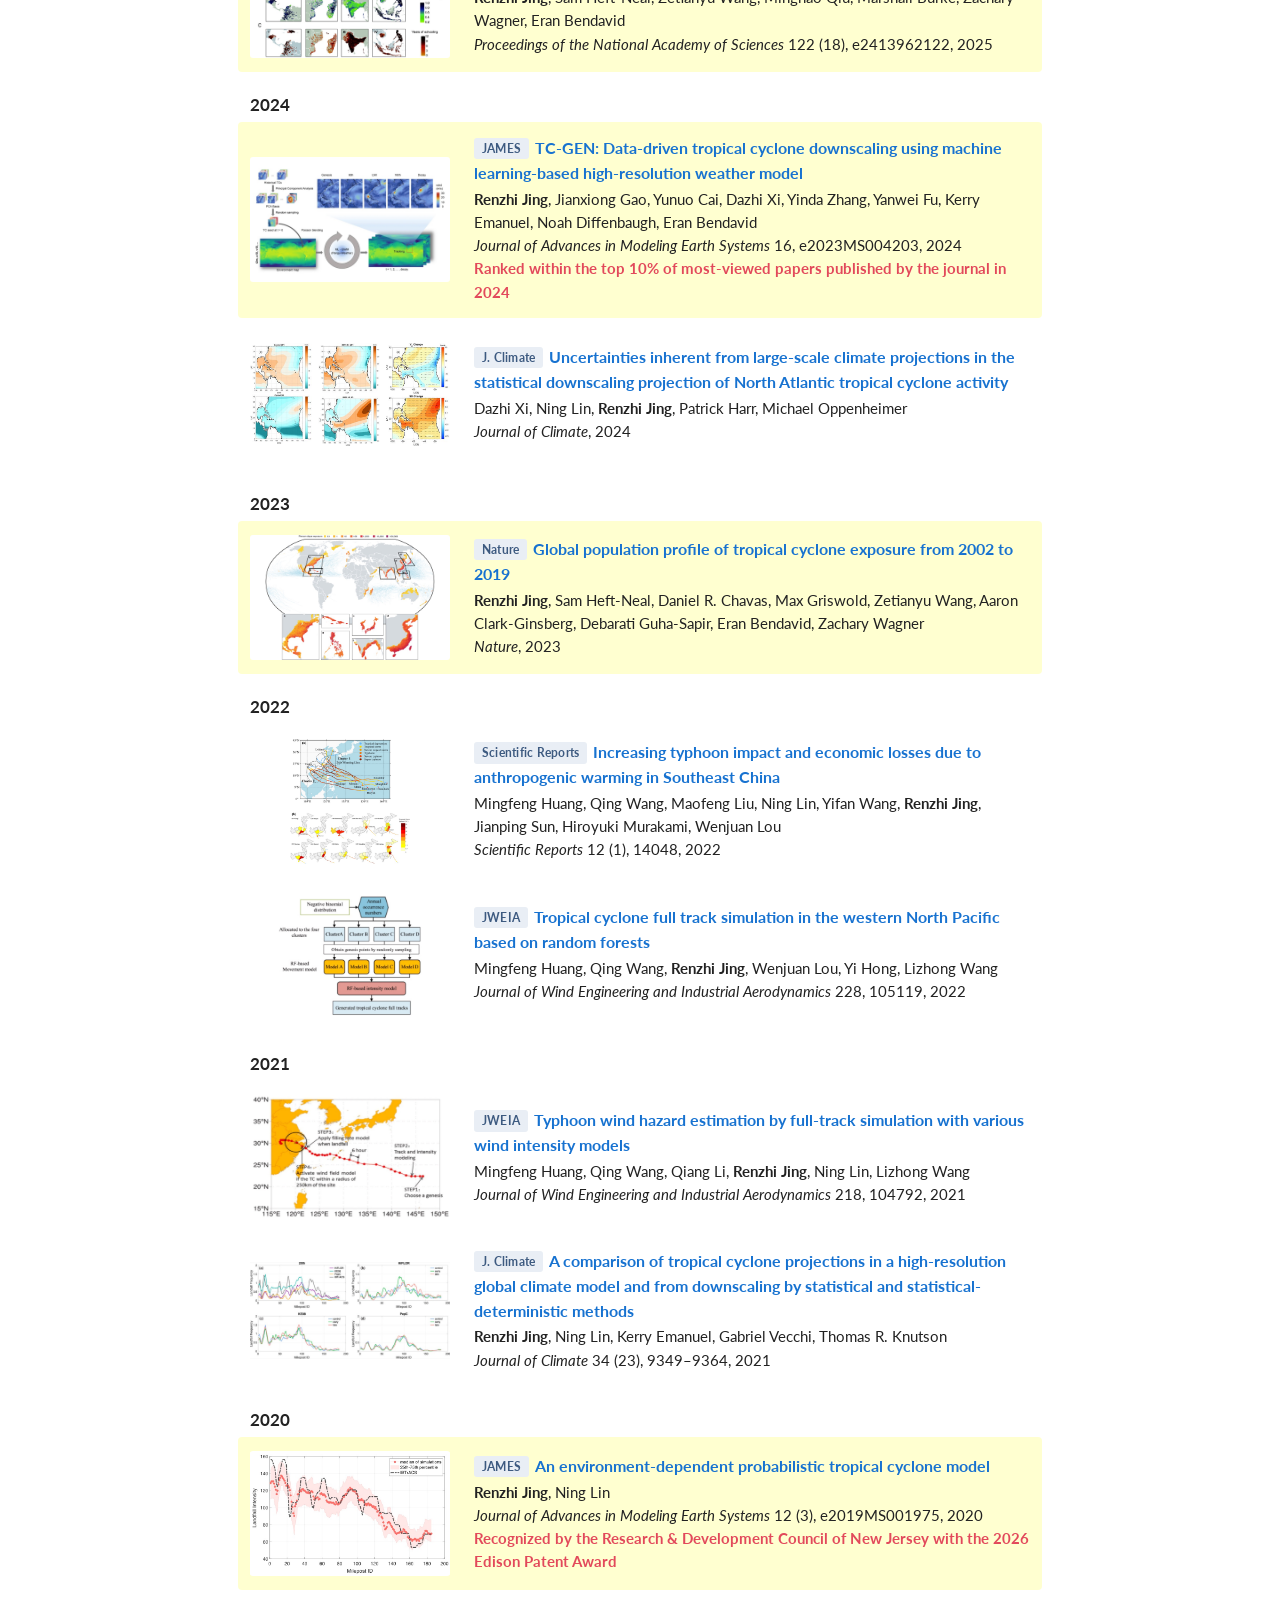
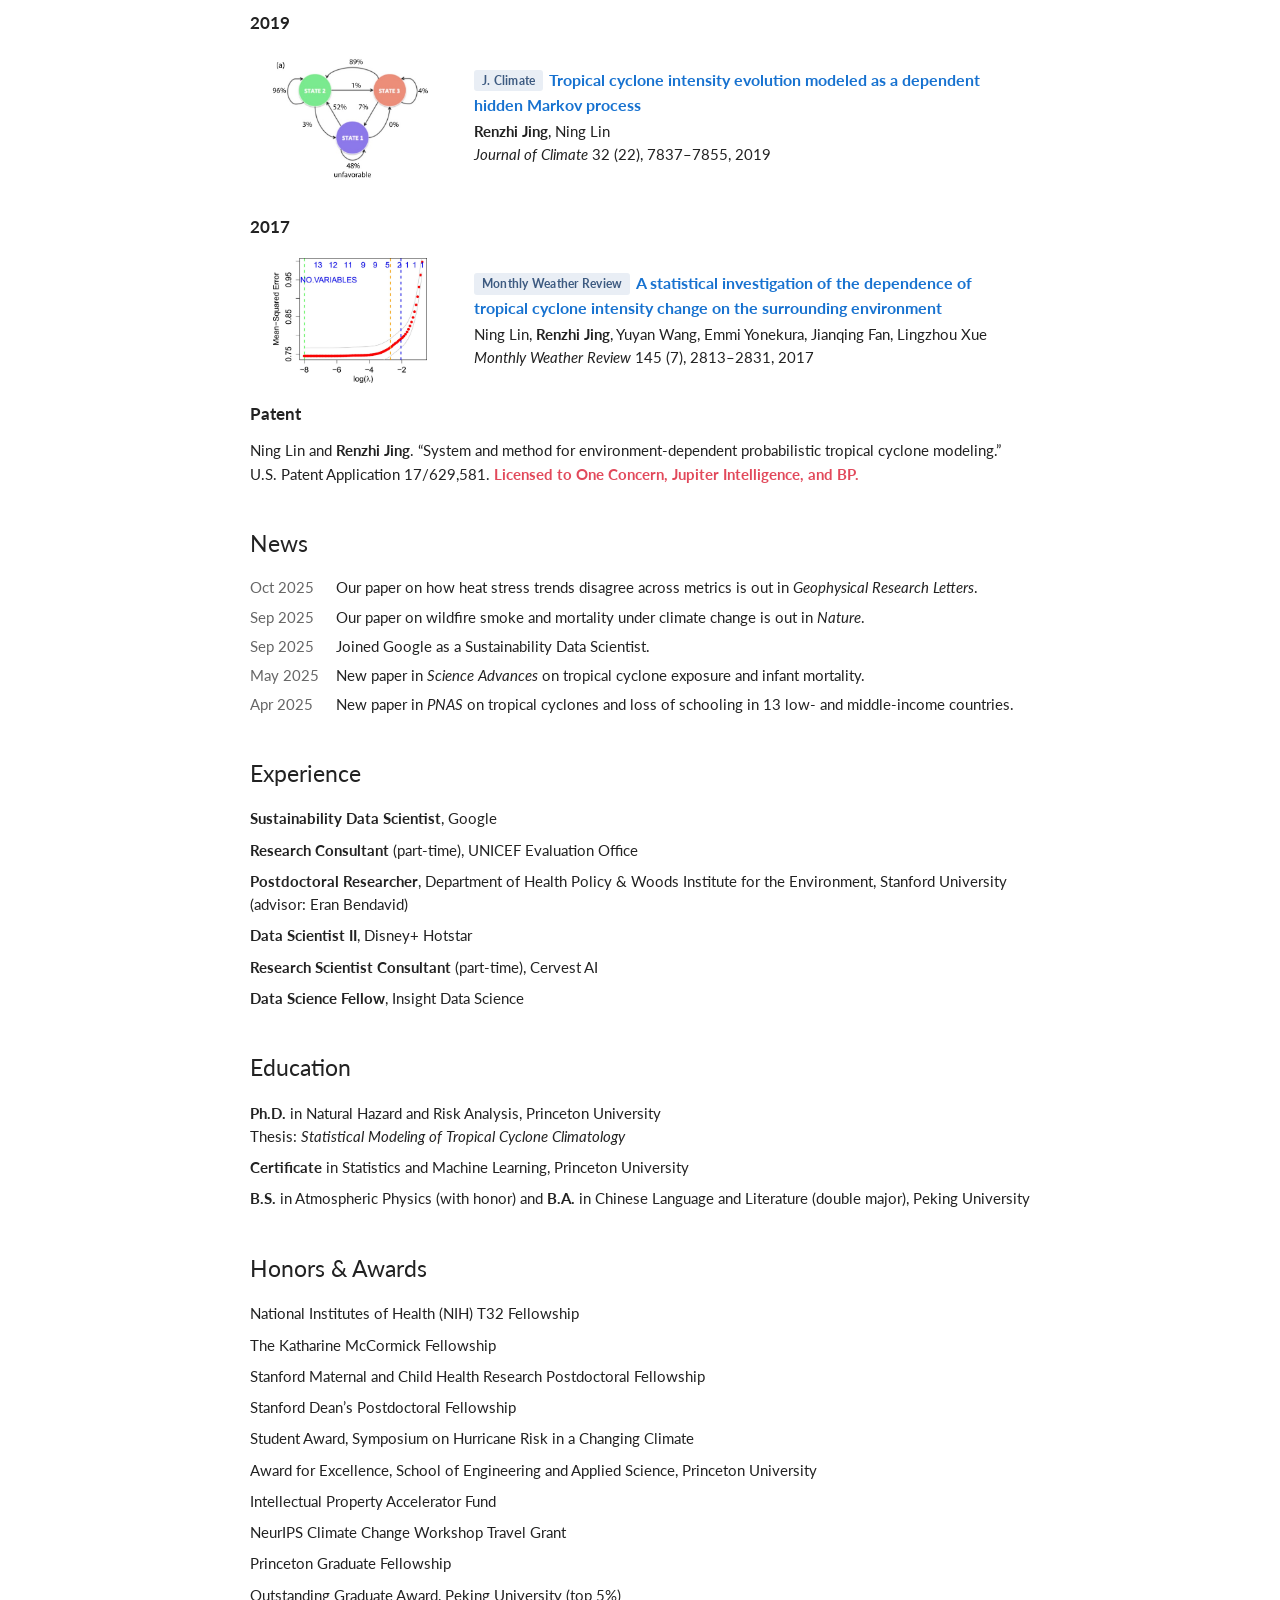
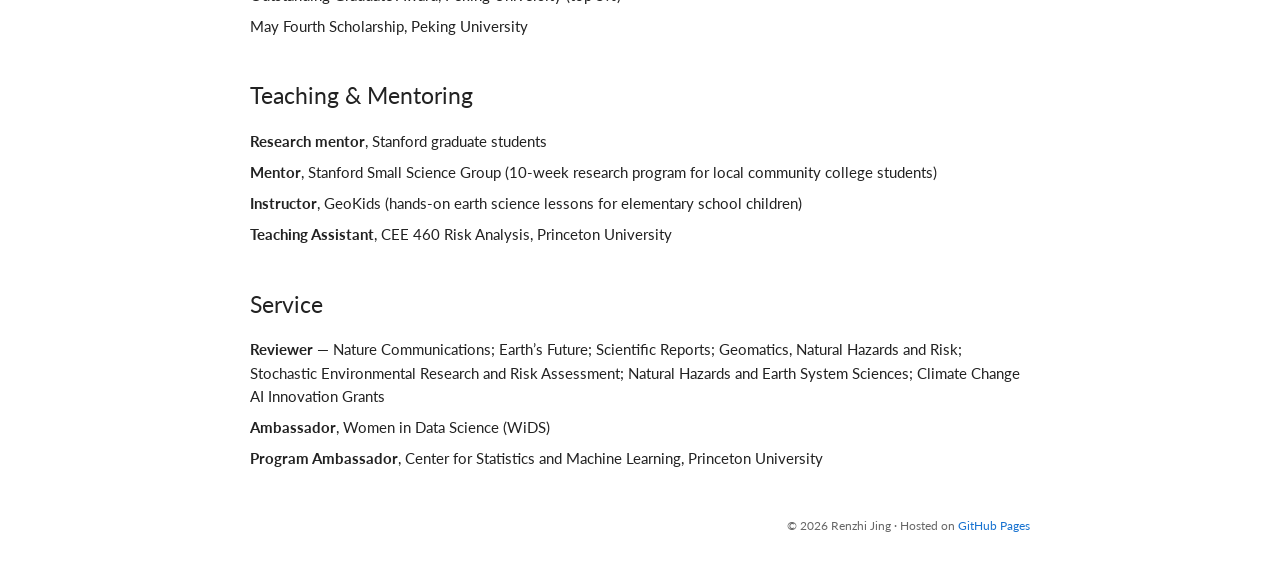
==== commit c020b2f2: "Bio: extreme weather resilience Co-Authored-By: Claude Opus 5.5 <noreply@anthropic.com>" ====
--- a/index.html
+++ b/index.html
@@ -29,7 +29,7 @@
         <p>
           I am a climate scientist and data scientist working at the
           intersection of <strong>climate change, population health and
-          extreme resilience</strong>. My research combines statistical
+          extreme weather resilience</strong>. My research combines statistical
           modeling, machine learning, geospatial analysis and causal inference
           to study how physical environmental changes interact with human
           populations across space and time, and their consequences for
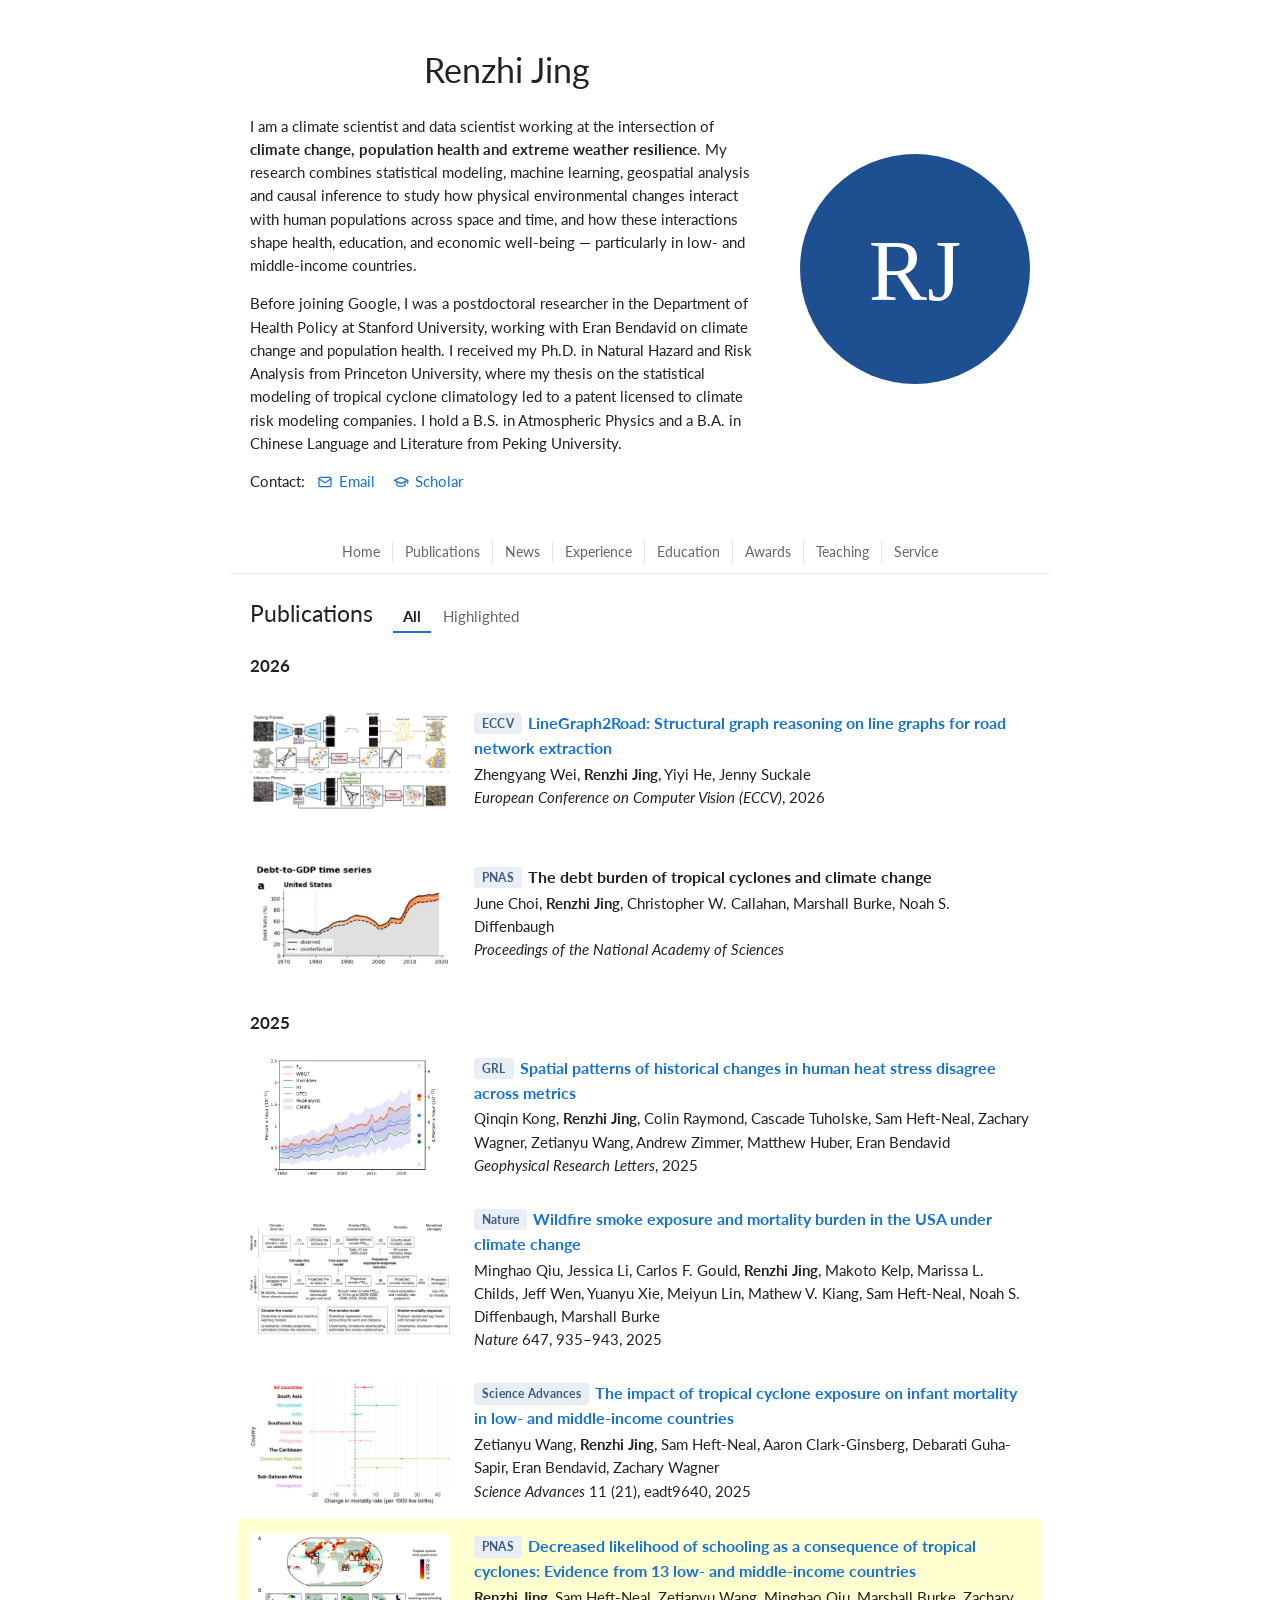
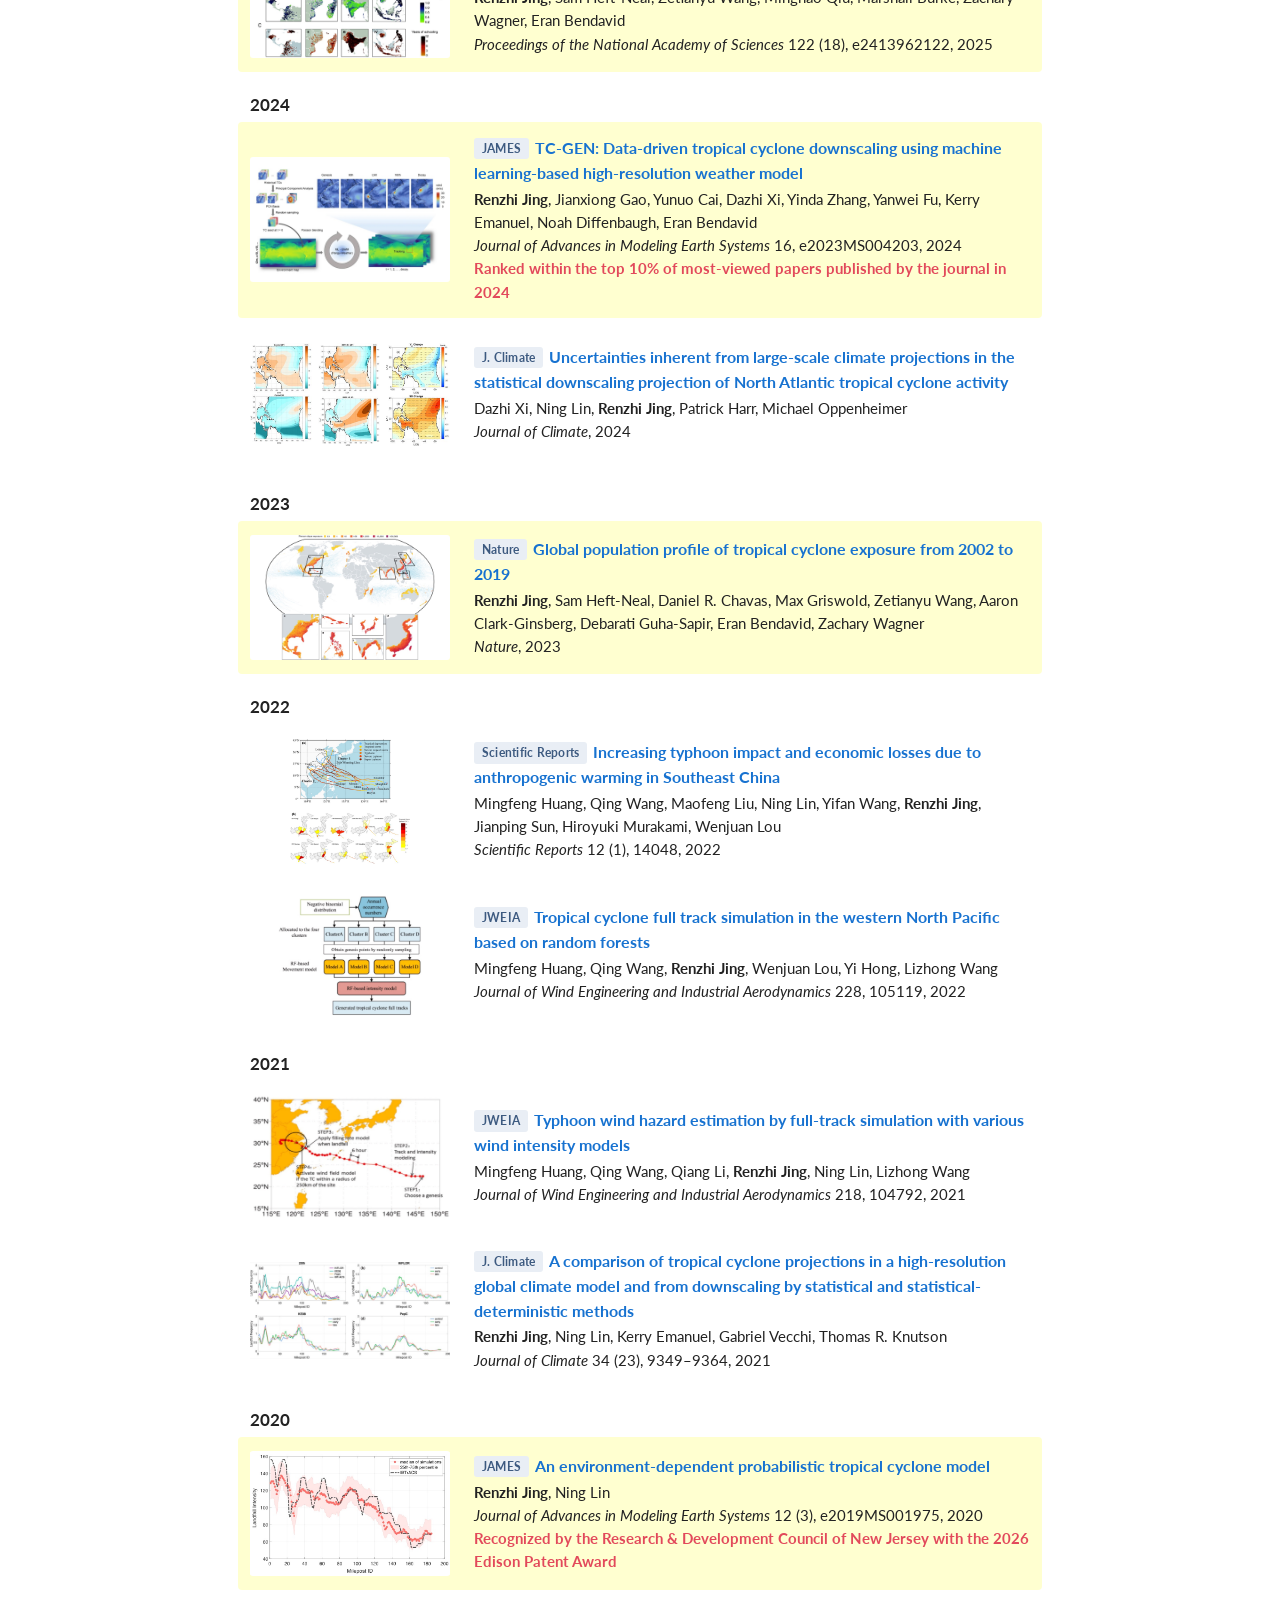
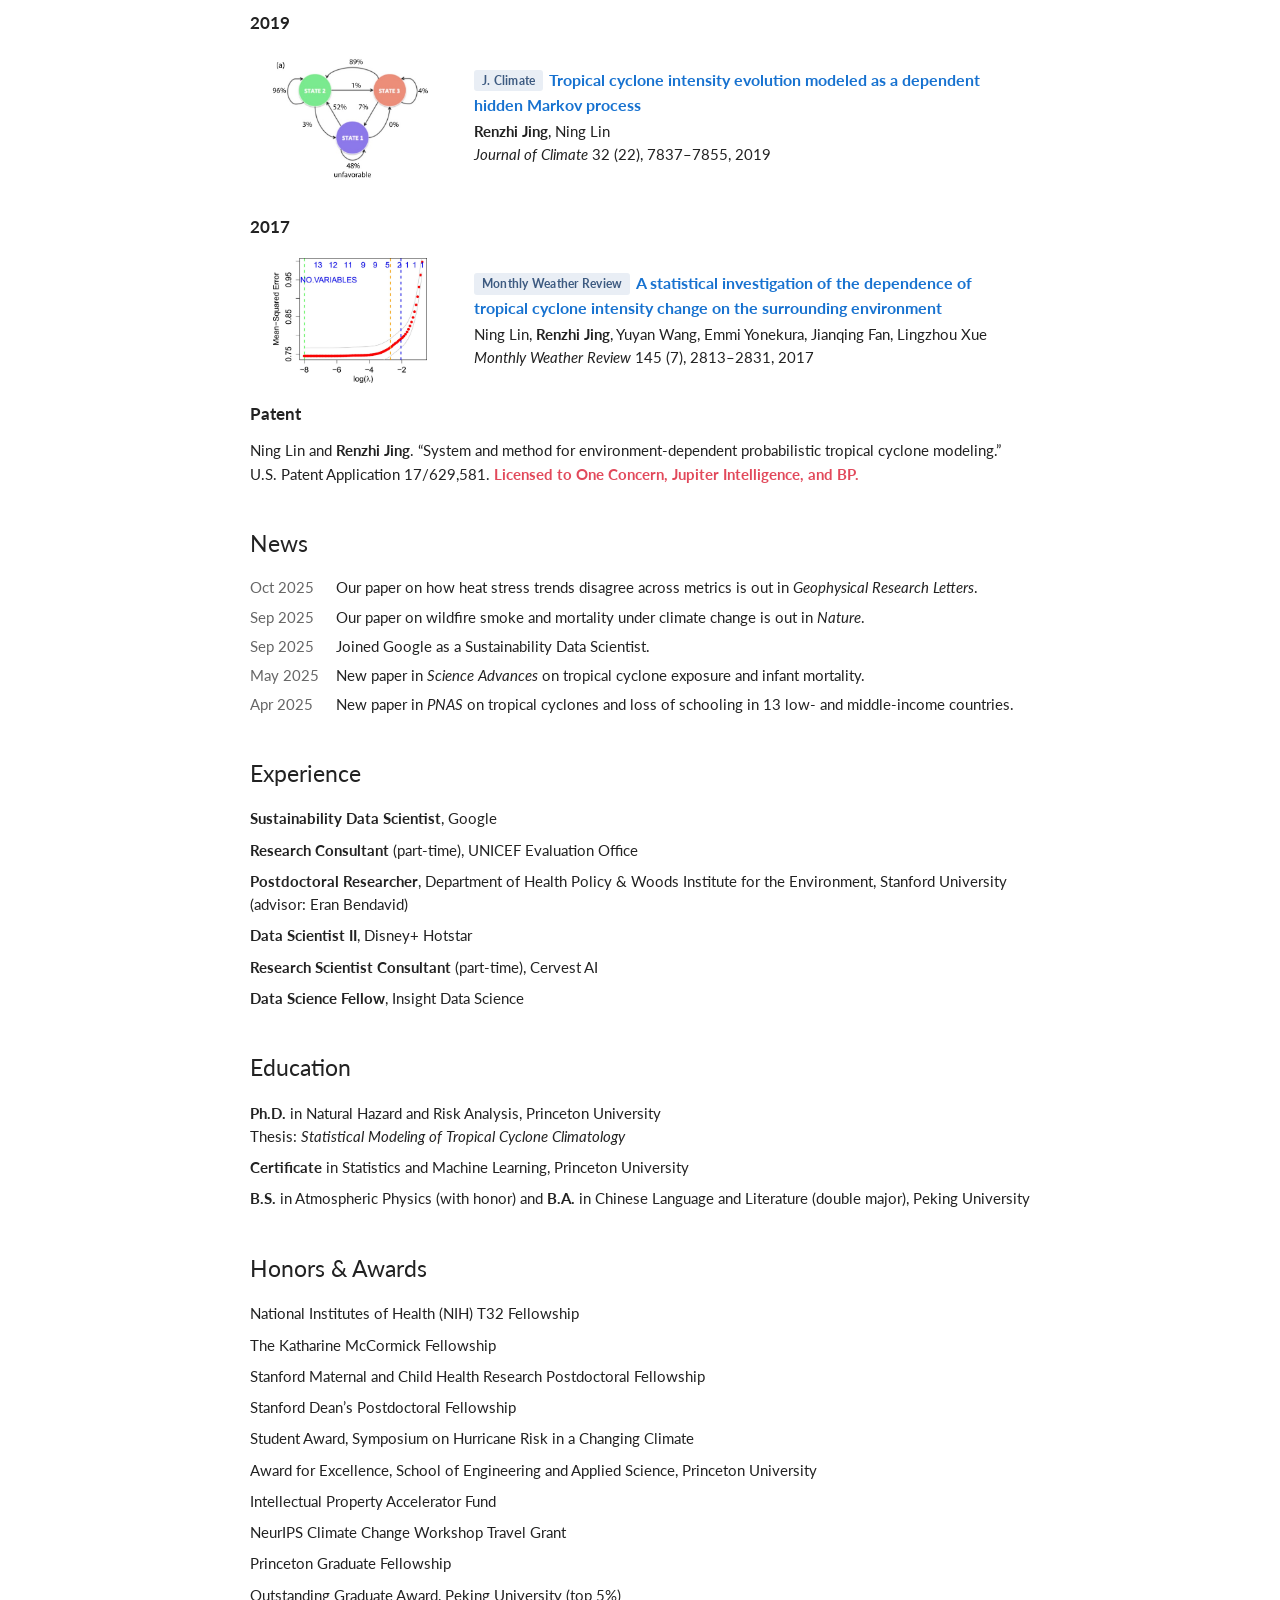
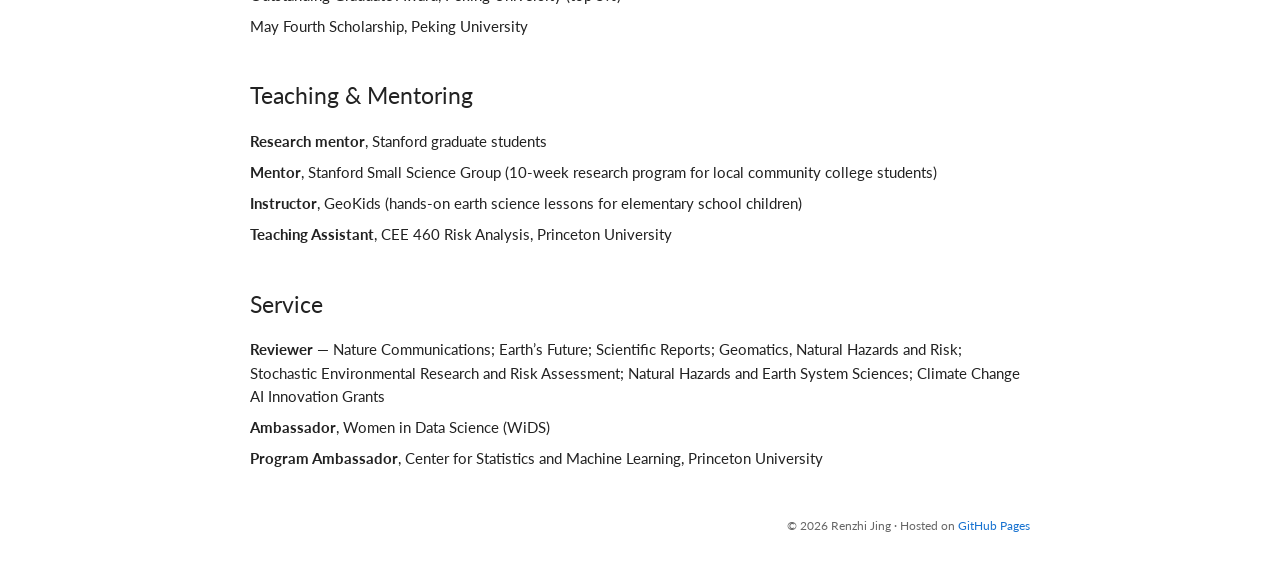
==== commit 7f3df9fb: "Bio: clarify how interactions shape outcomes Co-Authored-By: Claude Opus 5.5 <noreply@anthropic.com>" ====
--- a/index.html
+++ b/index.html
@@ -32,7 +32,7 @@
           extreme weather resilience</strong>. My research combines statistical
           modeling, machine learning, geospatial analysis and causal inference
           to study how physical environmental changes interact with human
-          populations across space and time, and their consequences for
+          populations across space and time, and how these interactions shape
           health, education, and economic well-being — particularly in
           low- and middle-income countries.
         </p>
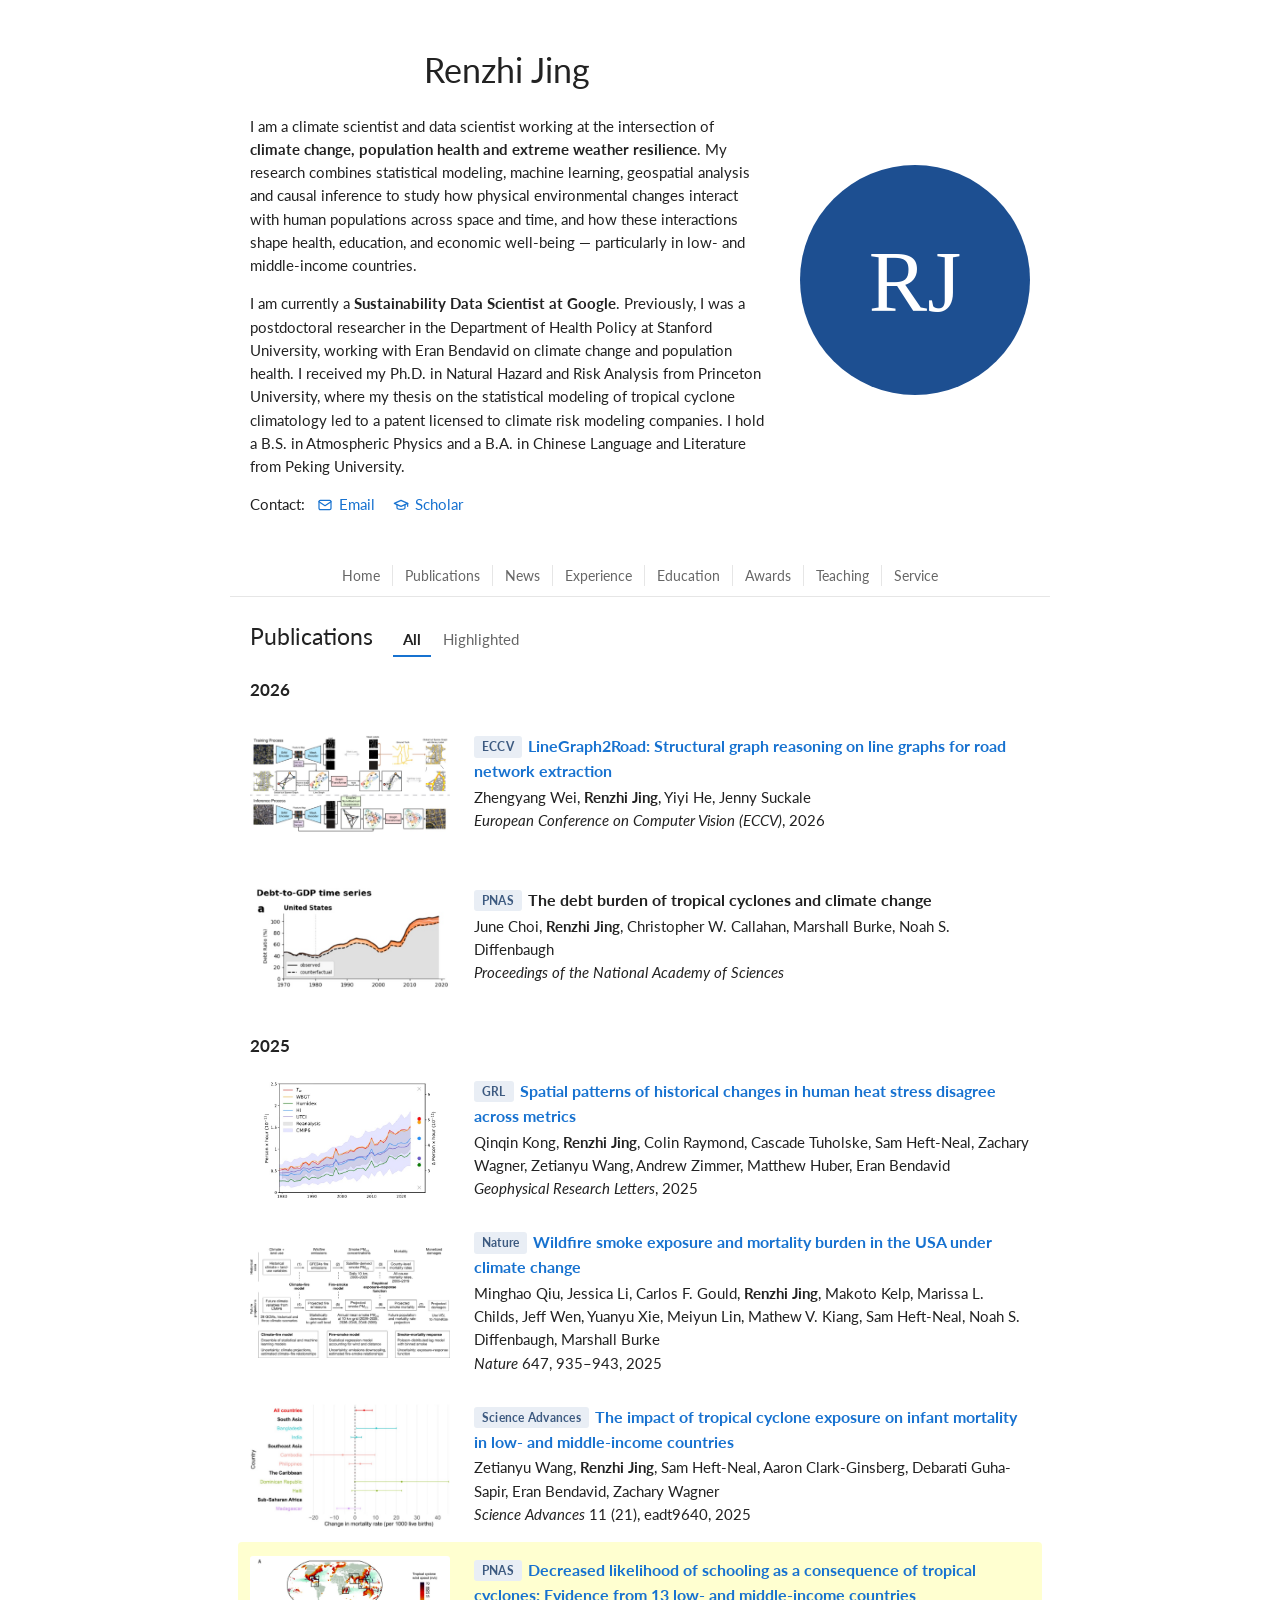
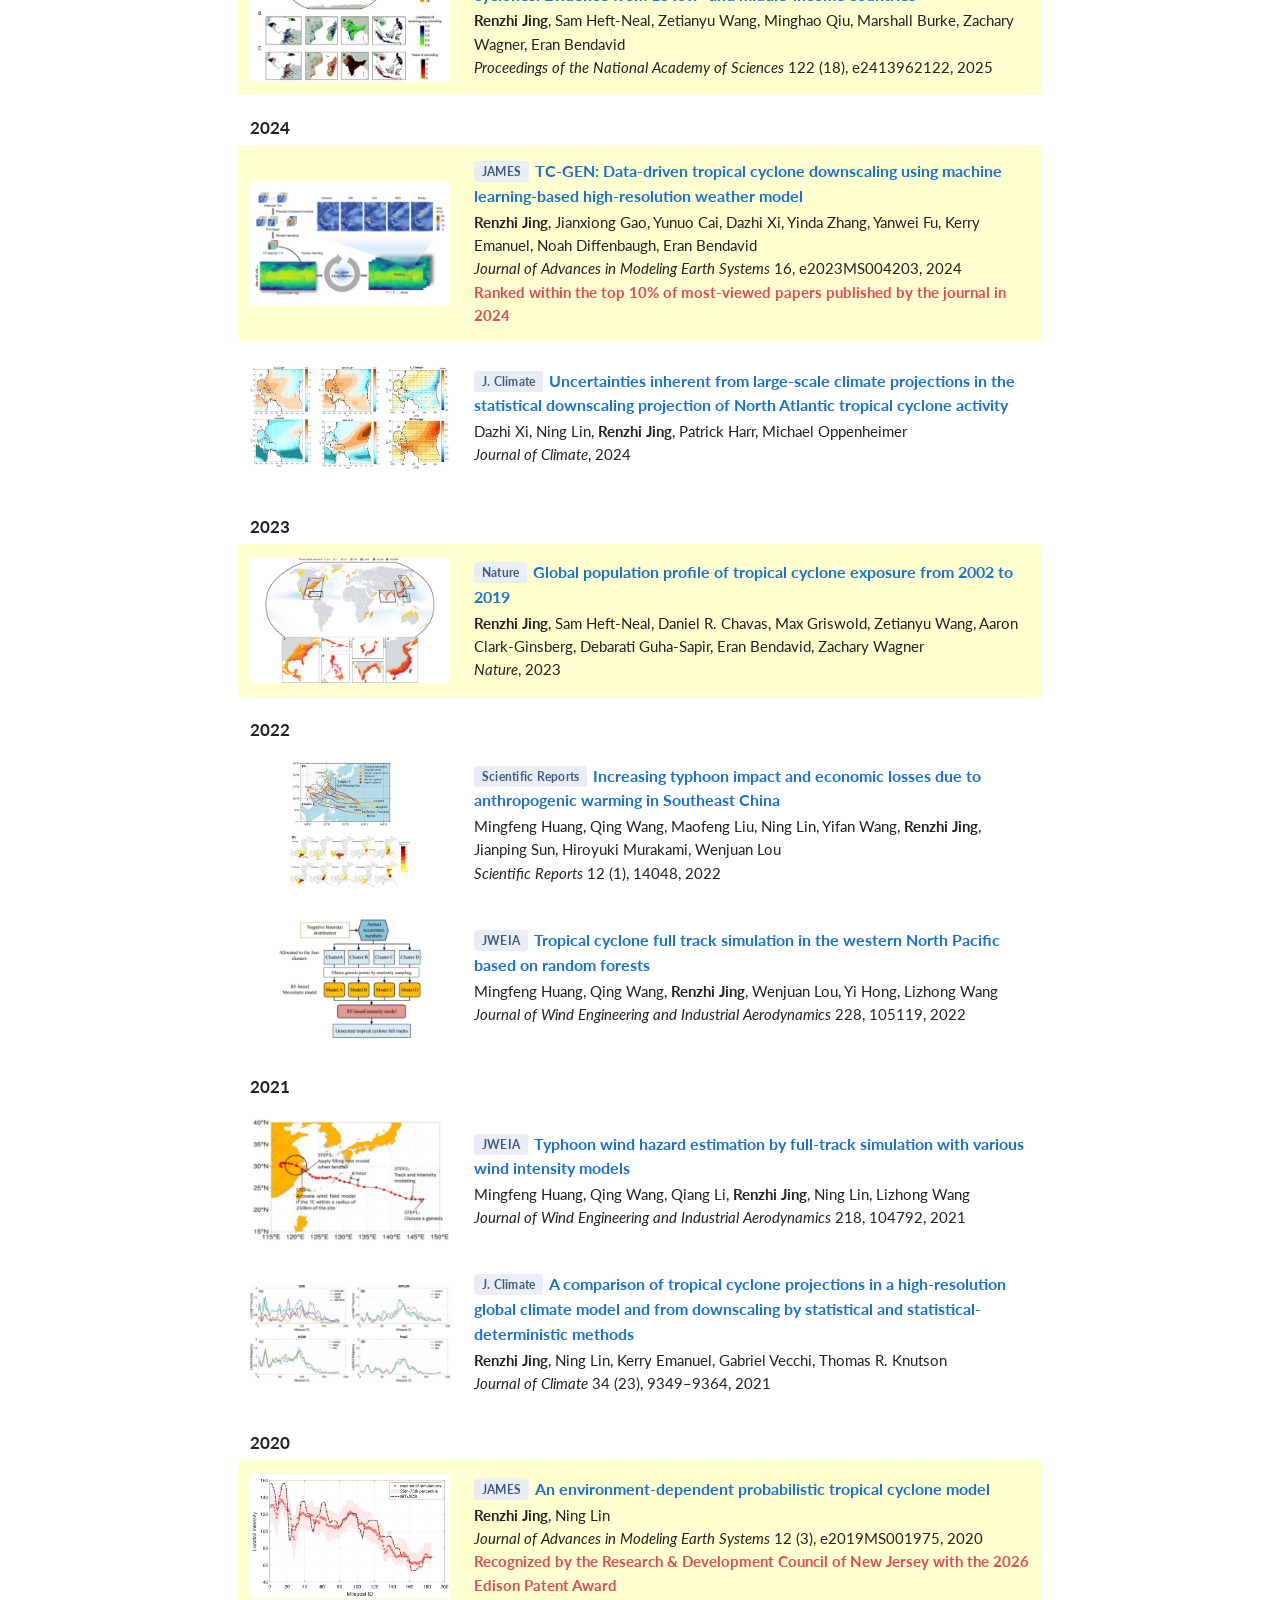
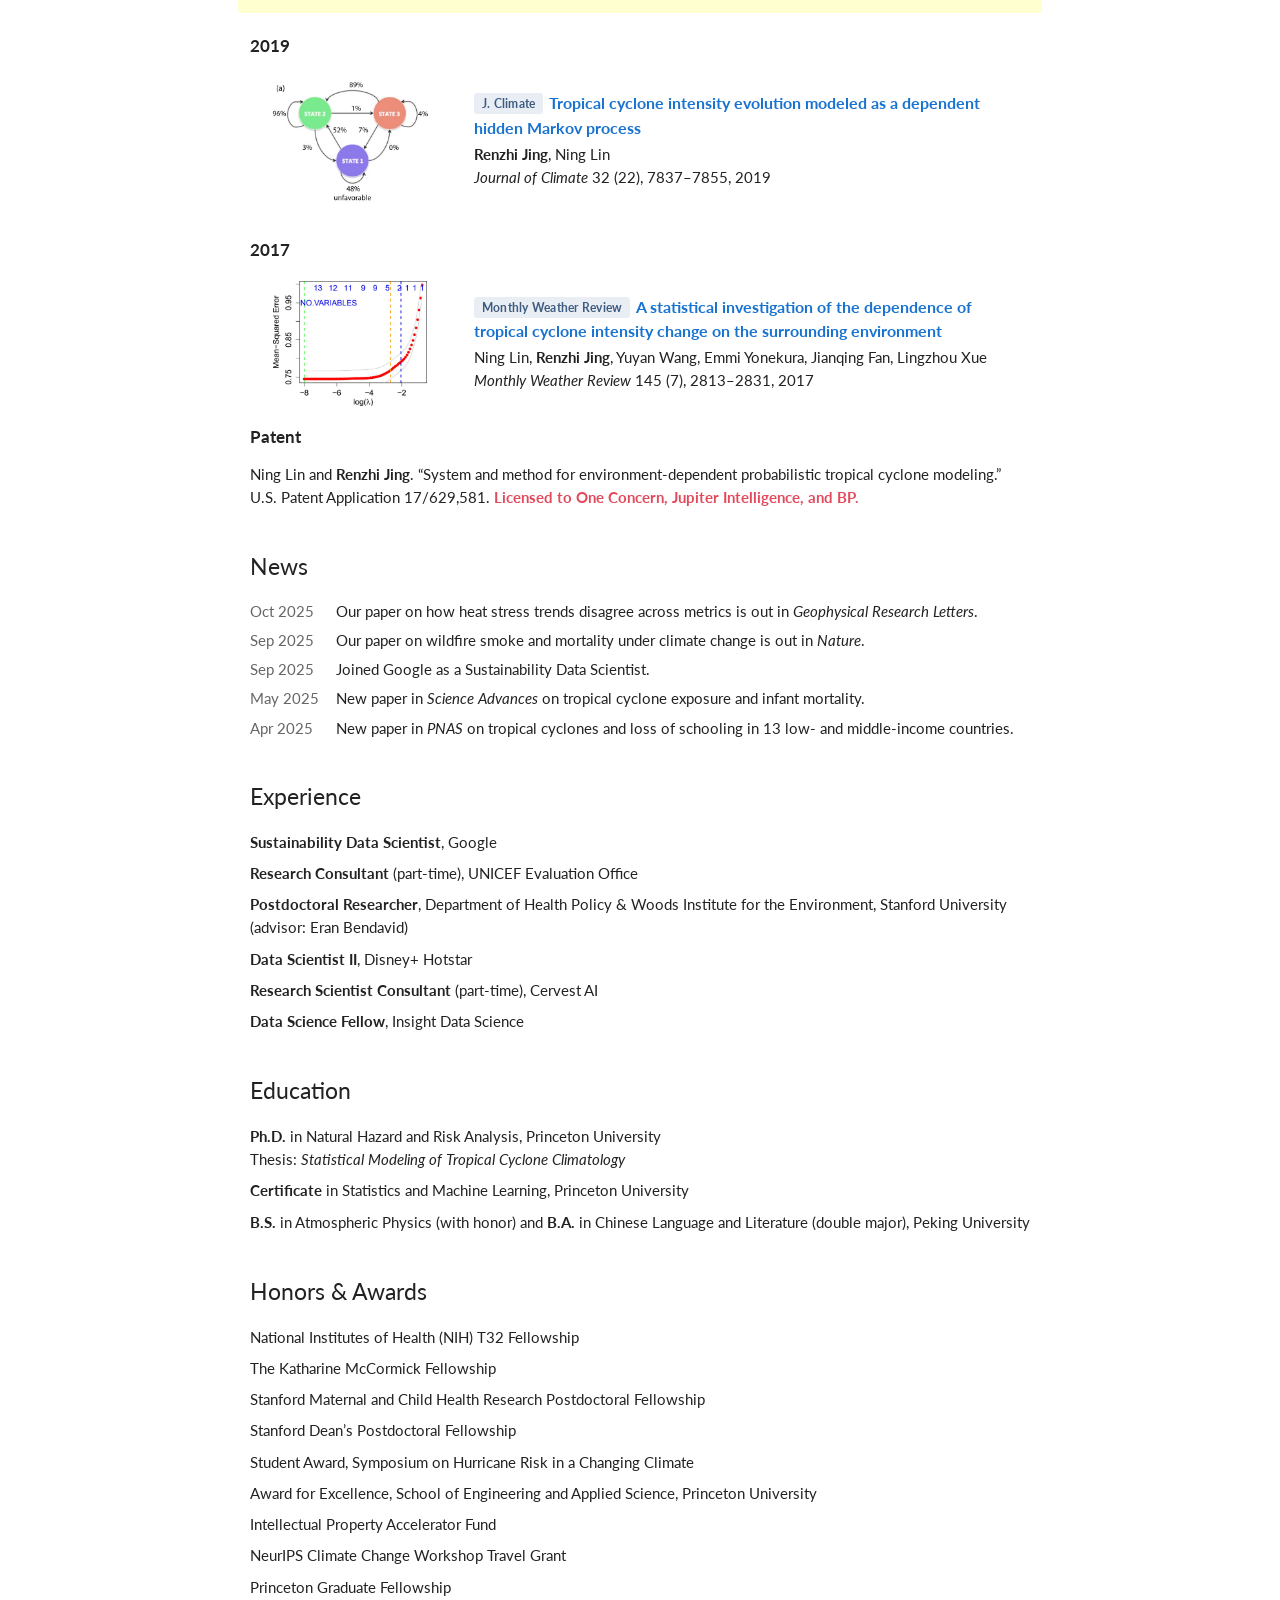
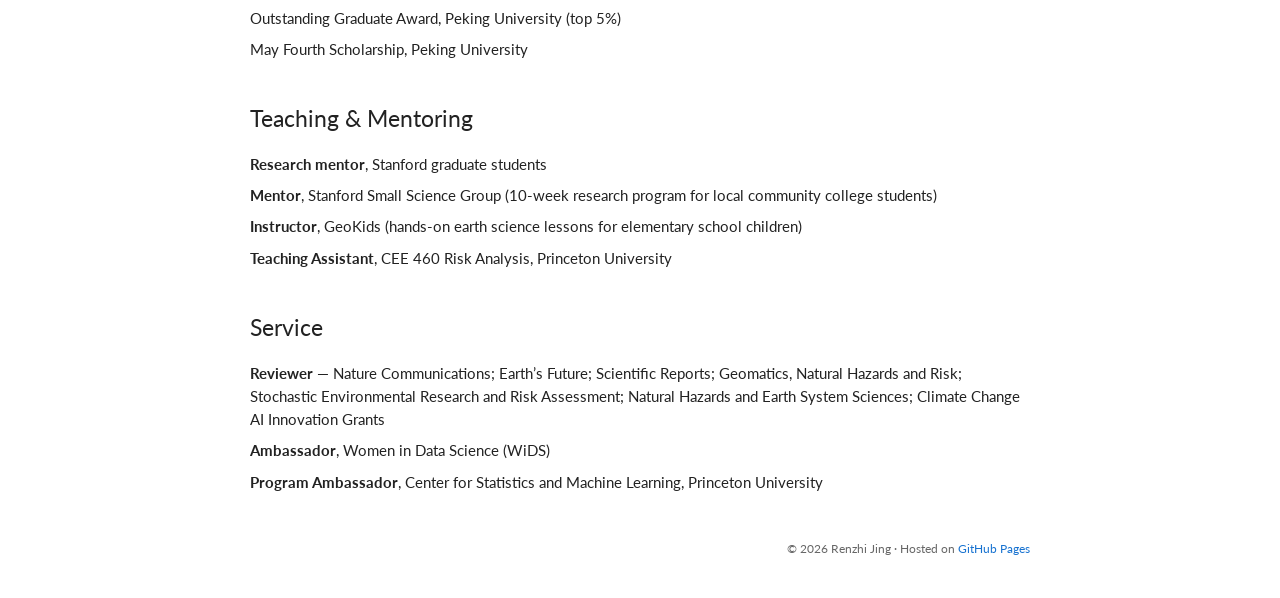
==== commit 7d6659db: "Bio: state current role at Google Co-Authored-By: Claude Opus 5.5 <noreply@anthropic.com>" ====
--- a/index.html
+++ b/index.html
@@ -37,7 +37,8 @@
           low- and middle-income countries.
         </p>
         <p>
-          Before joining Google, I was a postdoctoral researcher in the
+          I am currently a <strong>Sustainability Data Scientist at Google</strong>.
+          Previously, I was a postdoctoral researcher in the
           Department of Health Policy at Stanford University, working with
           Eran Bendavid on climate change and population health. I received
           my Ph.D. in Natural Hazard and Risk Analysis from Princeton
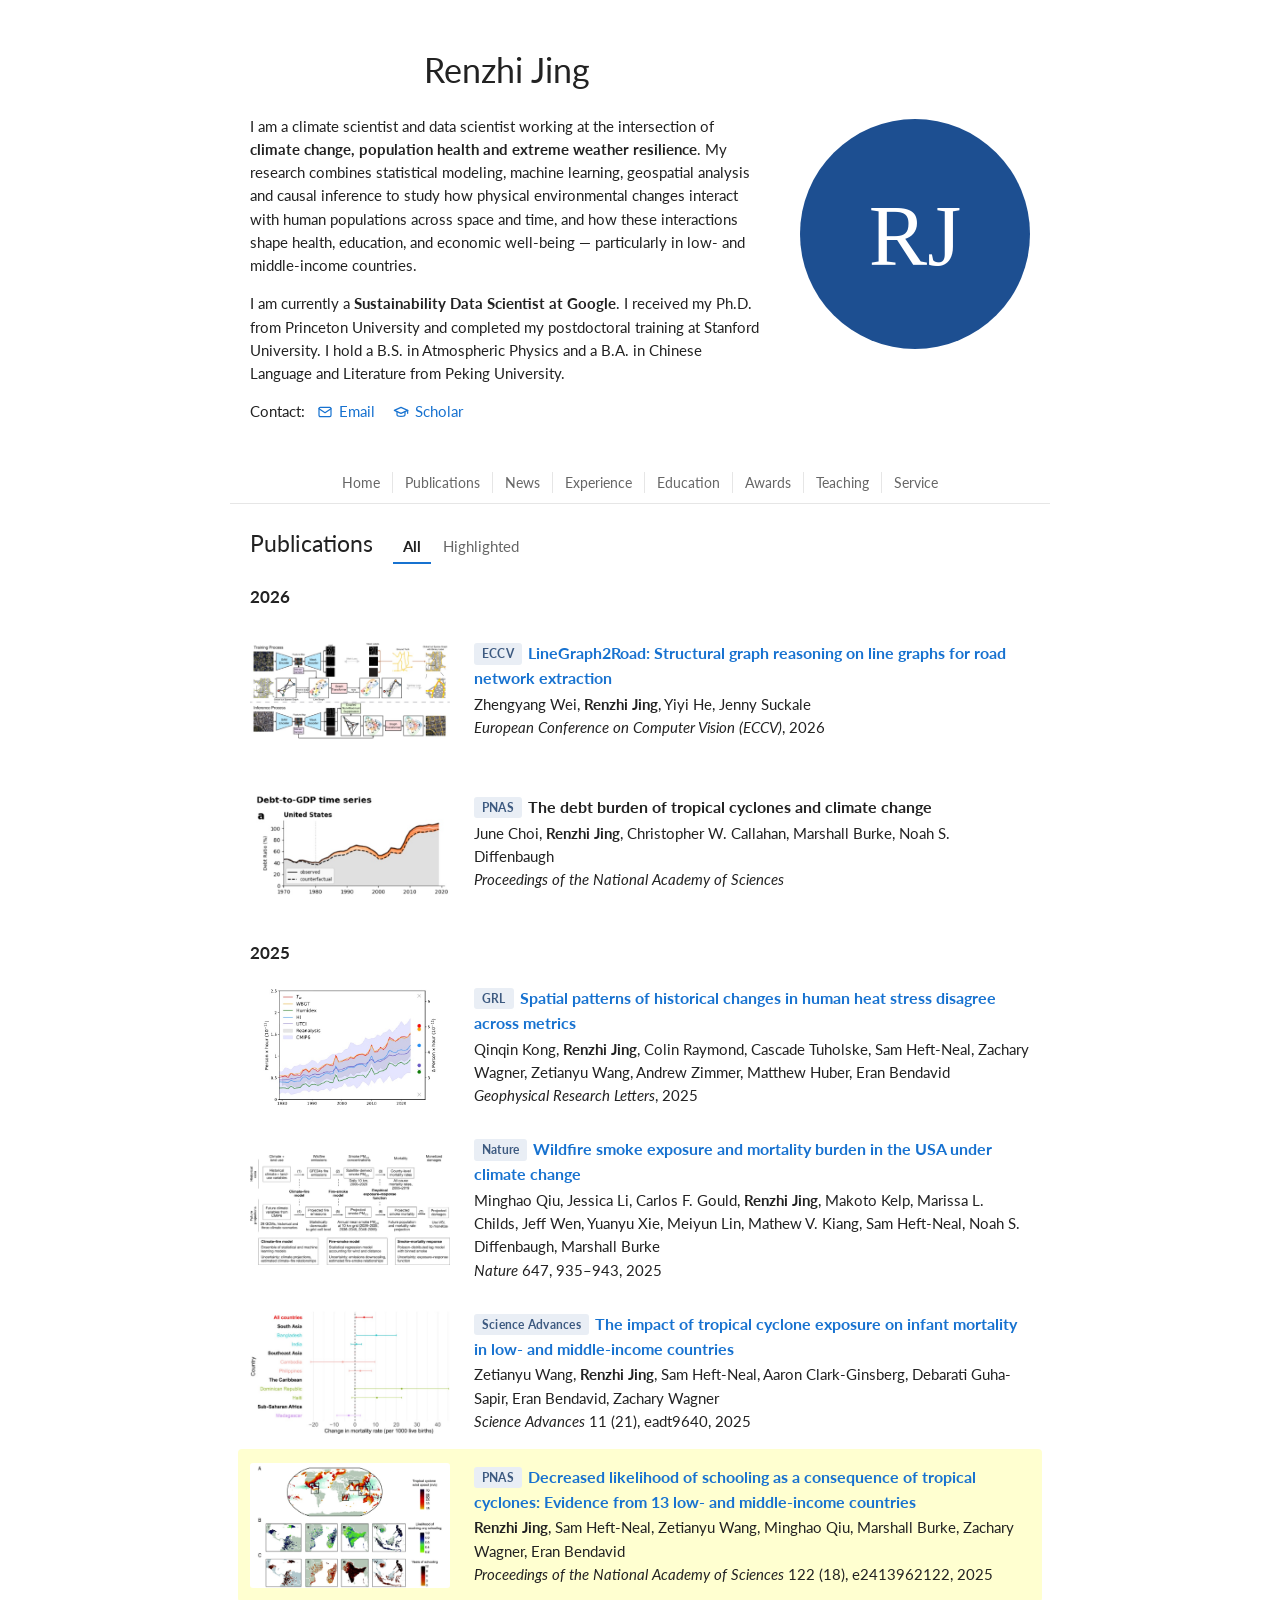
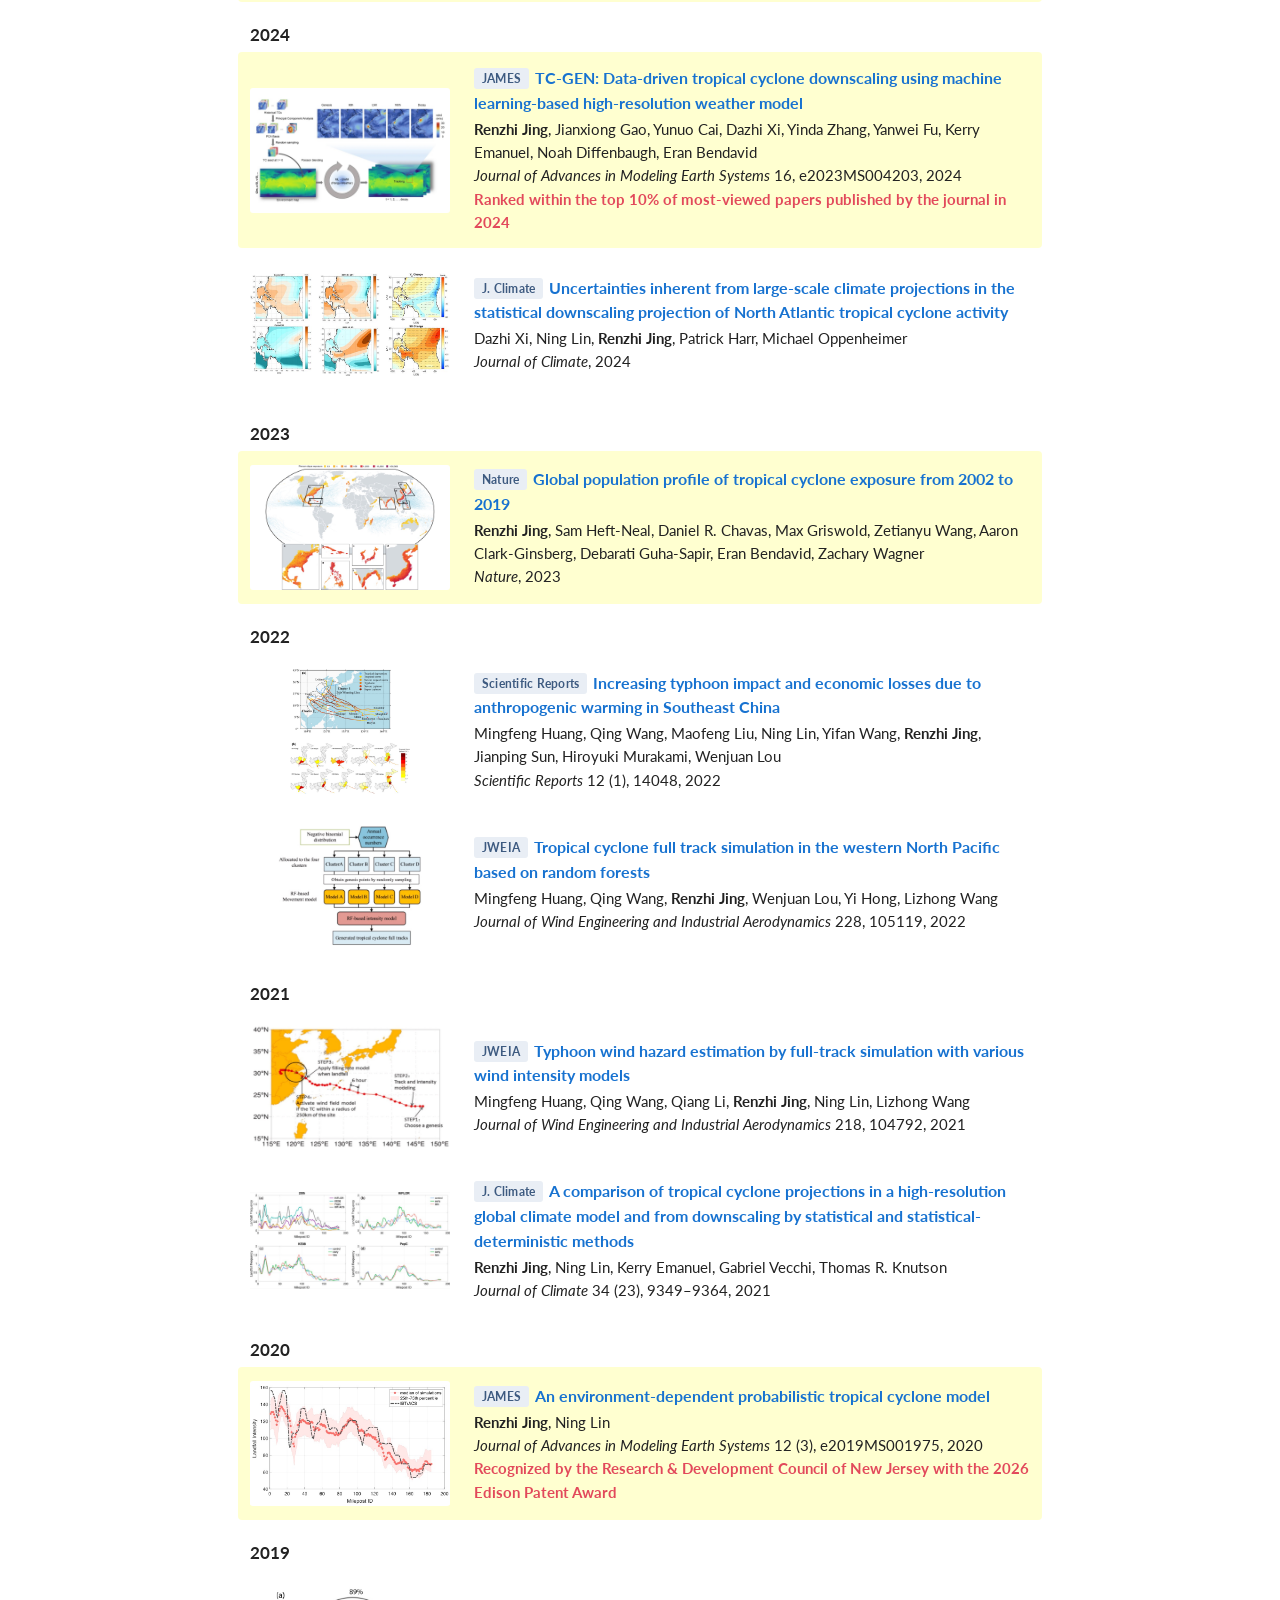
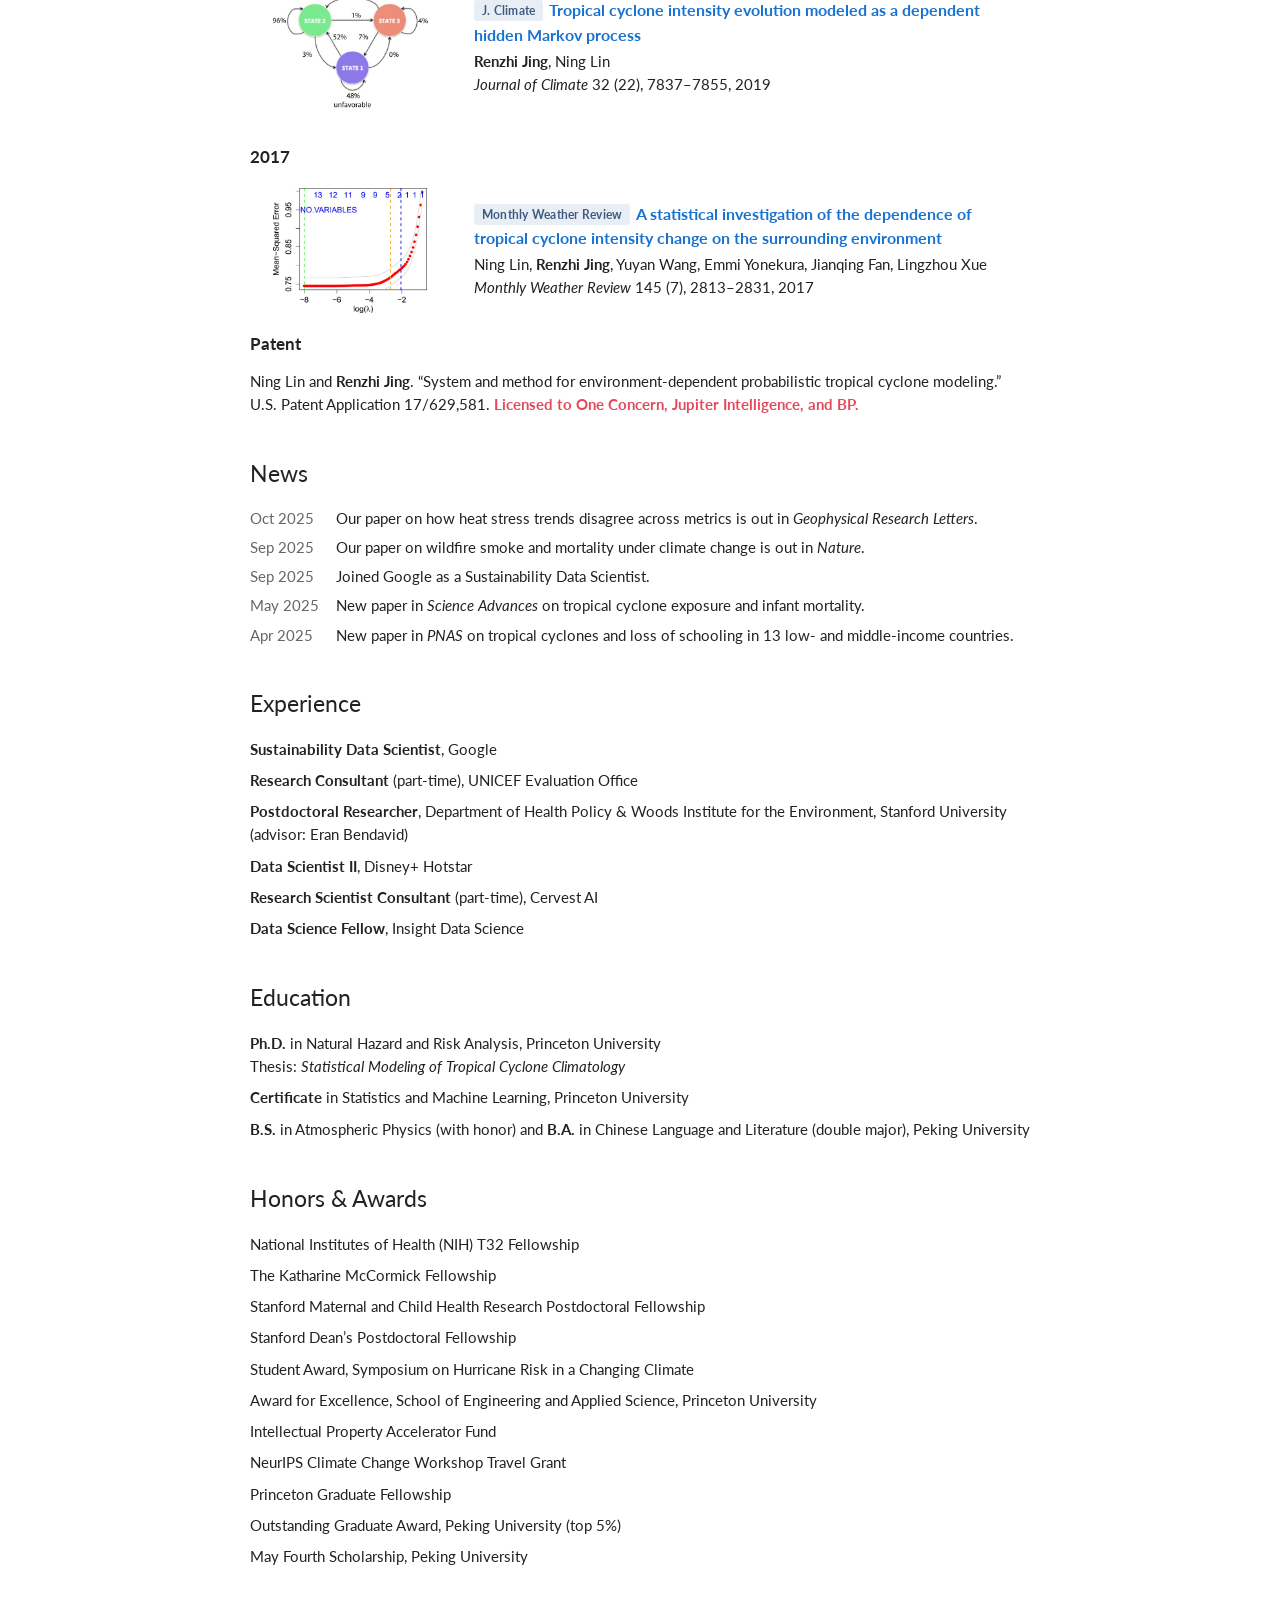
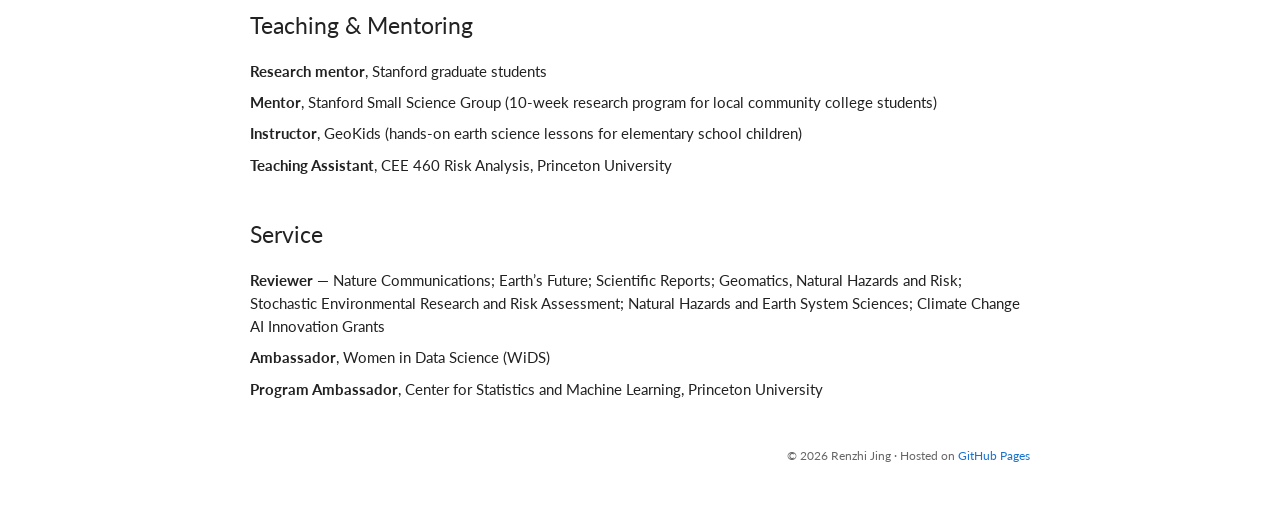
==== commit 1339e41a: "Shorten second bio paragraph Co-Authored-By: Claude Opus 5.5 <noreply@anthropic.com>" ====
--- a/index.html
+++ b/index.html
@@ -38,14 +38,10 @@
         </p>
         <p>
           I am currently a <strong>Sustainability Data Scientist at Google</strong>.
-          Previously, I was a postdoctoral researcher in the
-          Department of Health Policy at Stanford University, working with
-          Eran Bendavid on climate change and population health. I received
-          my Ph.D. in Natural Hazard and Risk Analysis from Princeton
-          University, where my thesis on the statistical modeling of tropical
-          cyclone climatology led to a patent licensed to climate risk
-          modeling companies. I hold a B.S. in Atmospheric Physics and a B.A.
-          in Chinese Language and Literature from Peking University.
+          I received my Ph.D. from Princeton University and completed my
+          postdoctoral training at Stanford University. I hold a B.S. in
+          Atmospheric Physics and a B.A. in Chinese Language and Literature
+          from Peking University.
         </p>
         <p class="contact-line">
           <span>Contact:</span>
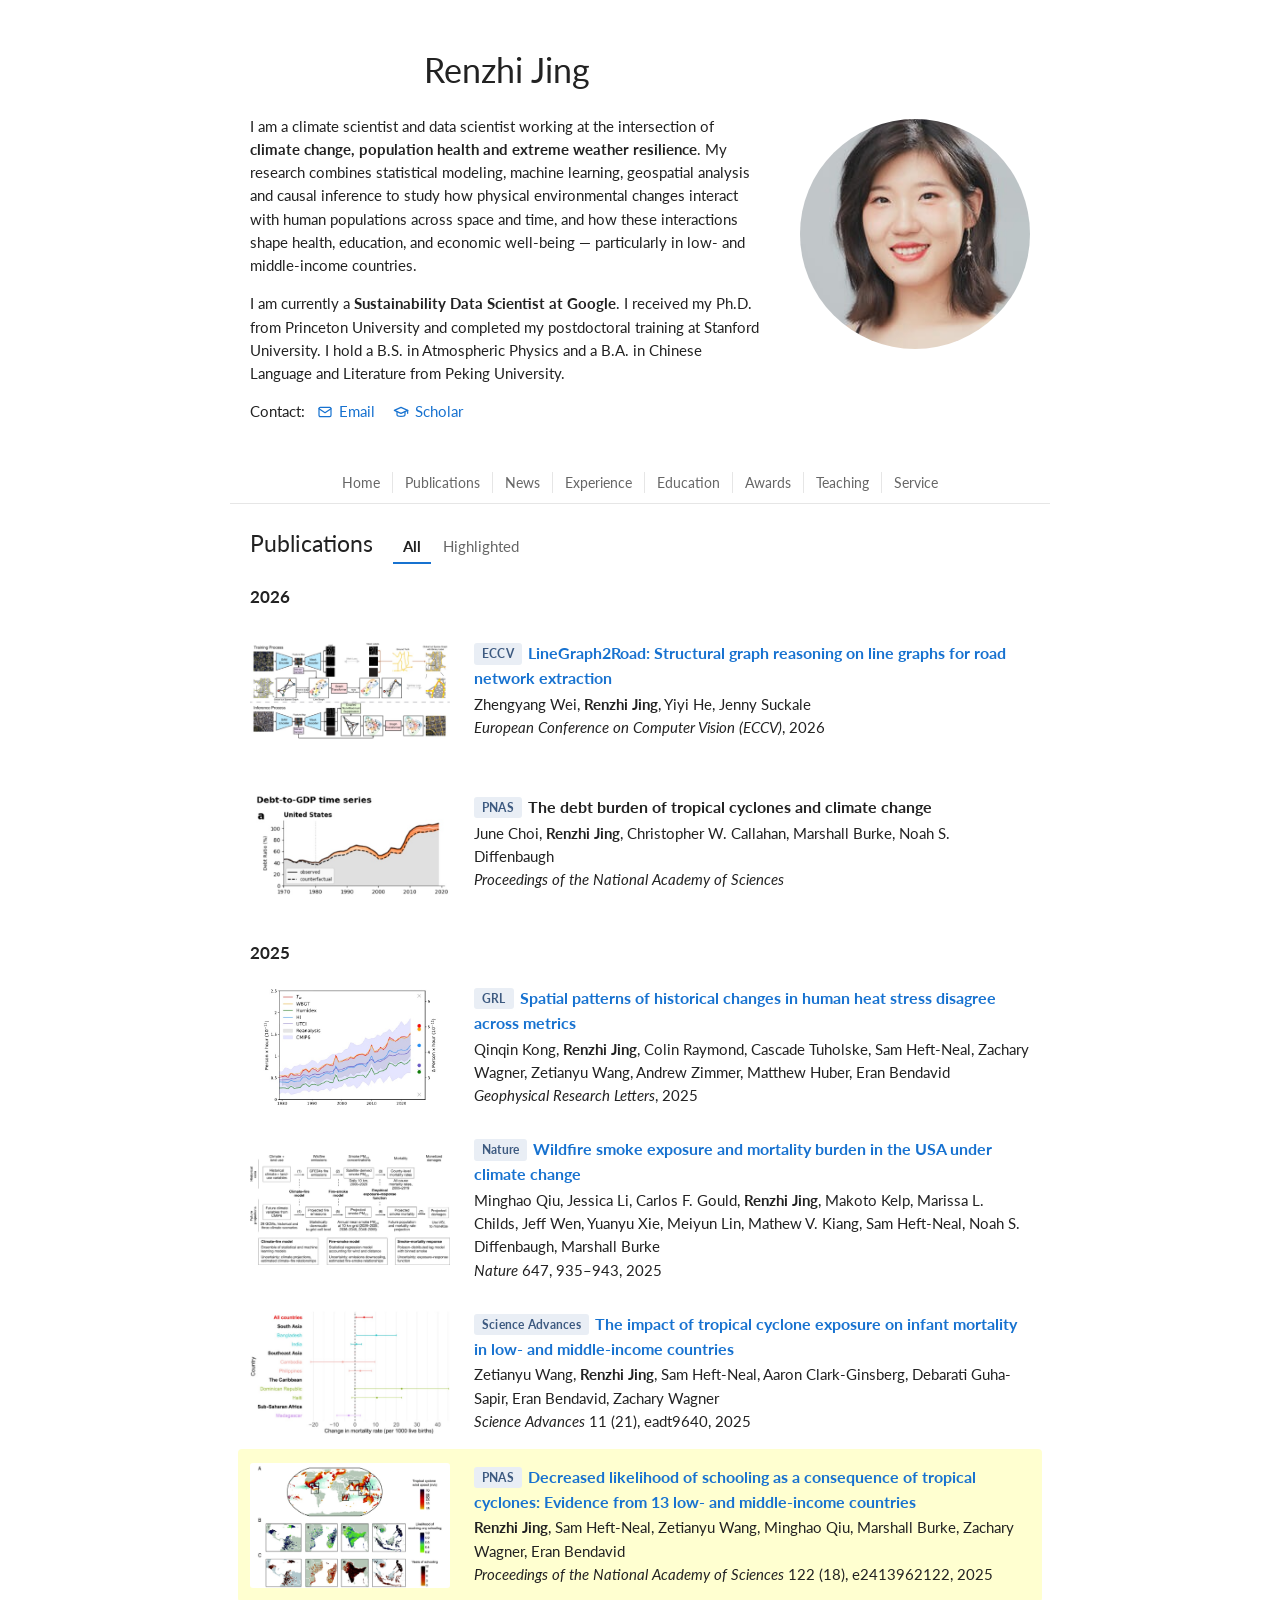
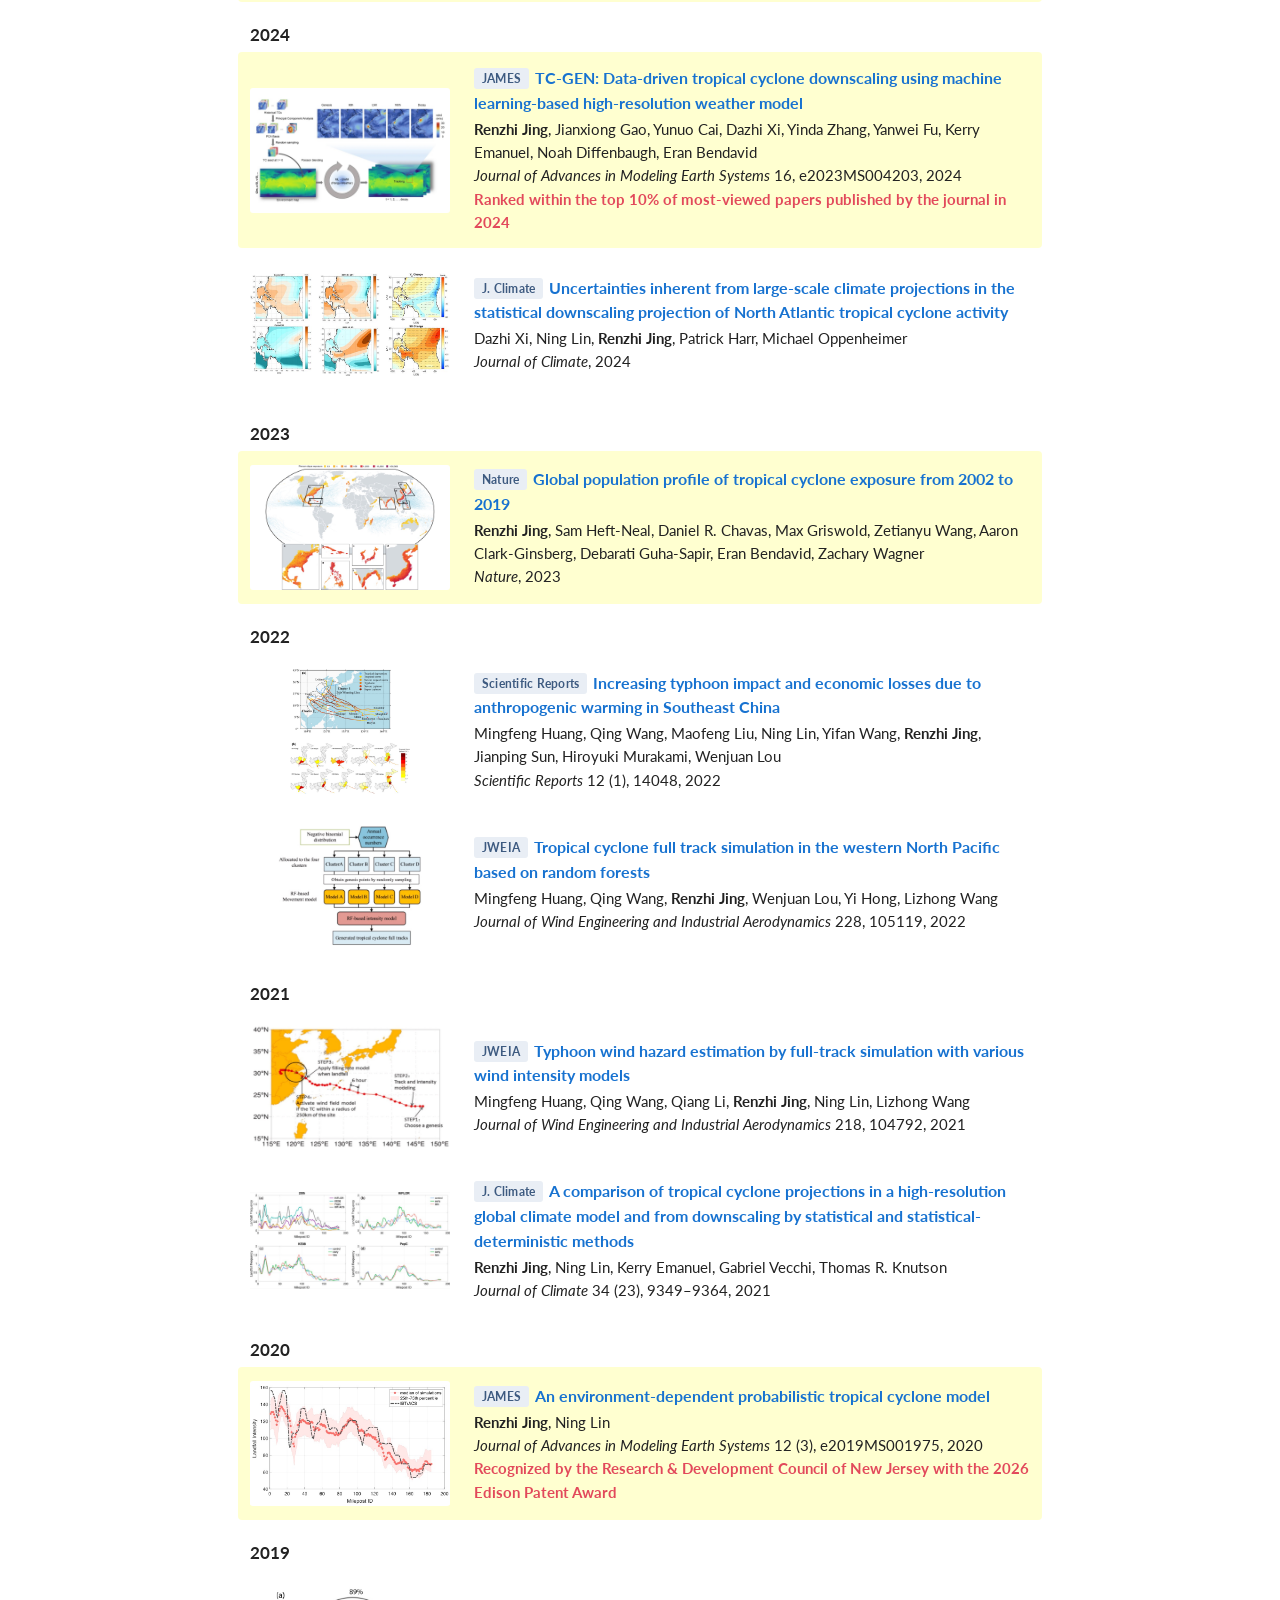
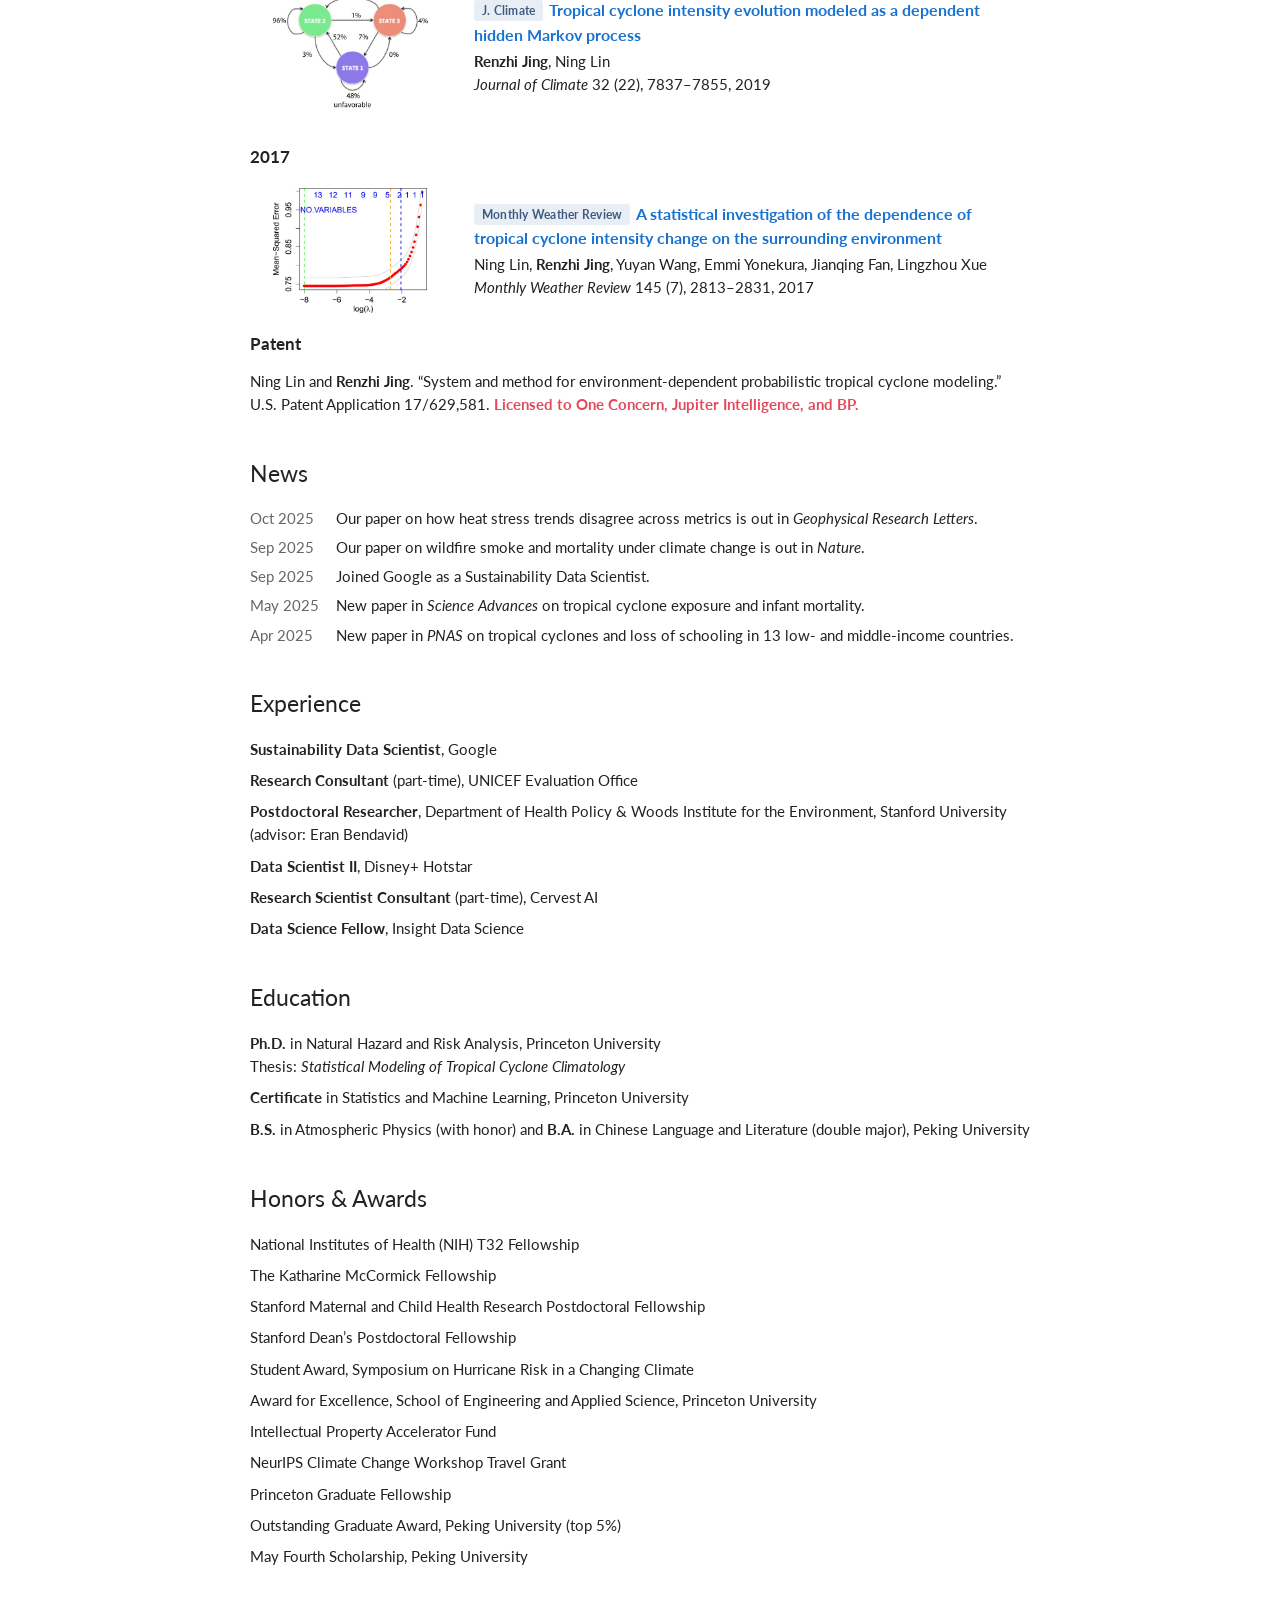
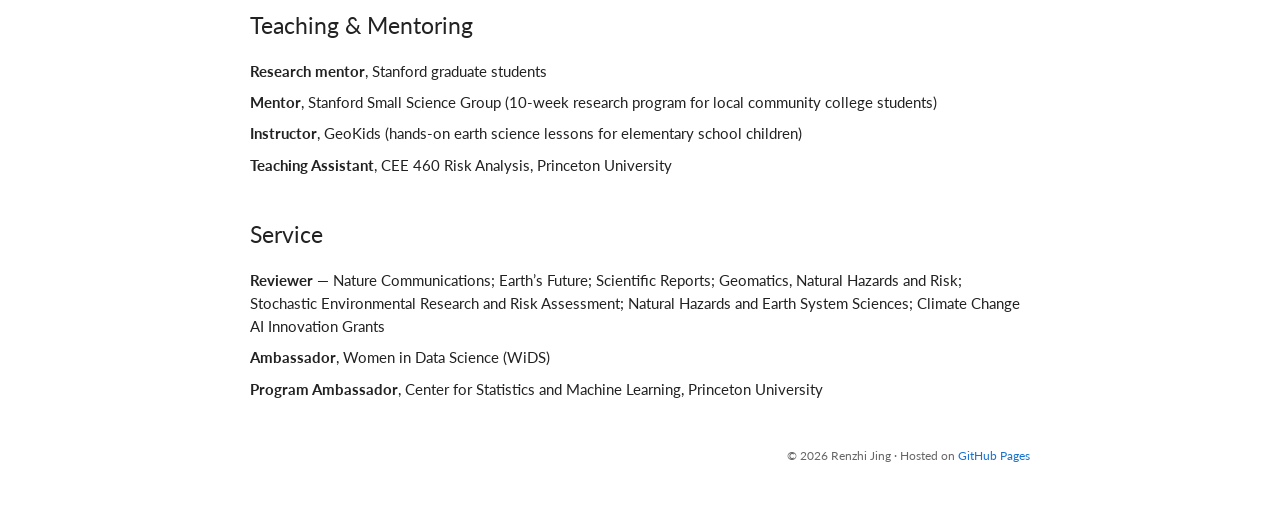
==== commit c90d1355: "Add profile photo Co-Authored-By: Claude Opus 5.5 <noreply@anthropic.com>" ====
--- a/index.html
+++ b/index.html
@@ -50,8 +50,7 @@
         </p>
       </div>
 
-      <!-- TODO: put your photo at assets/photo.jpg and change src below -->
-      <img class="photo" src="assets/photo.svg" alt="Portrait of Renzhi Jing" width="200" height="200">
+      <img class="photo" src="assets/photo.jpg" alt="Portrait of Renzhi Jing" width="200" height="200">
     </section>
 
     <!-- ============ SECTION TABS ============ -->
